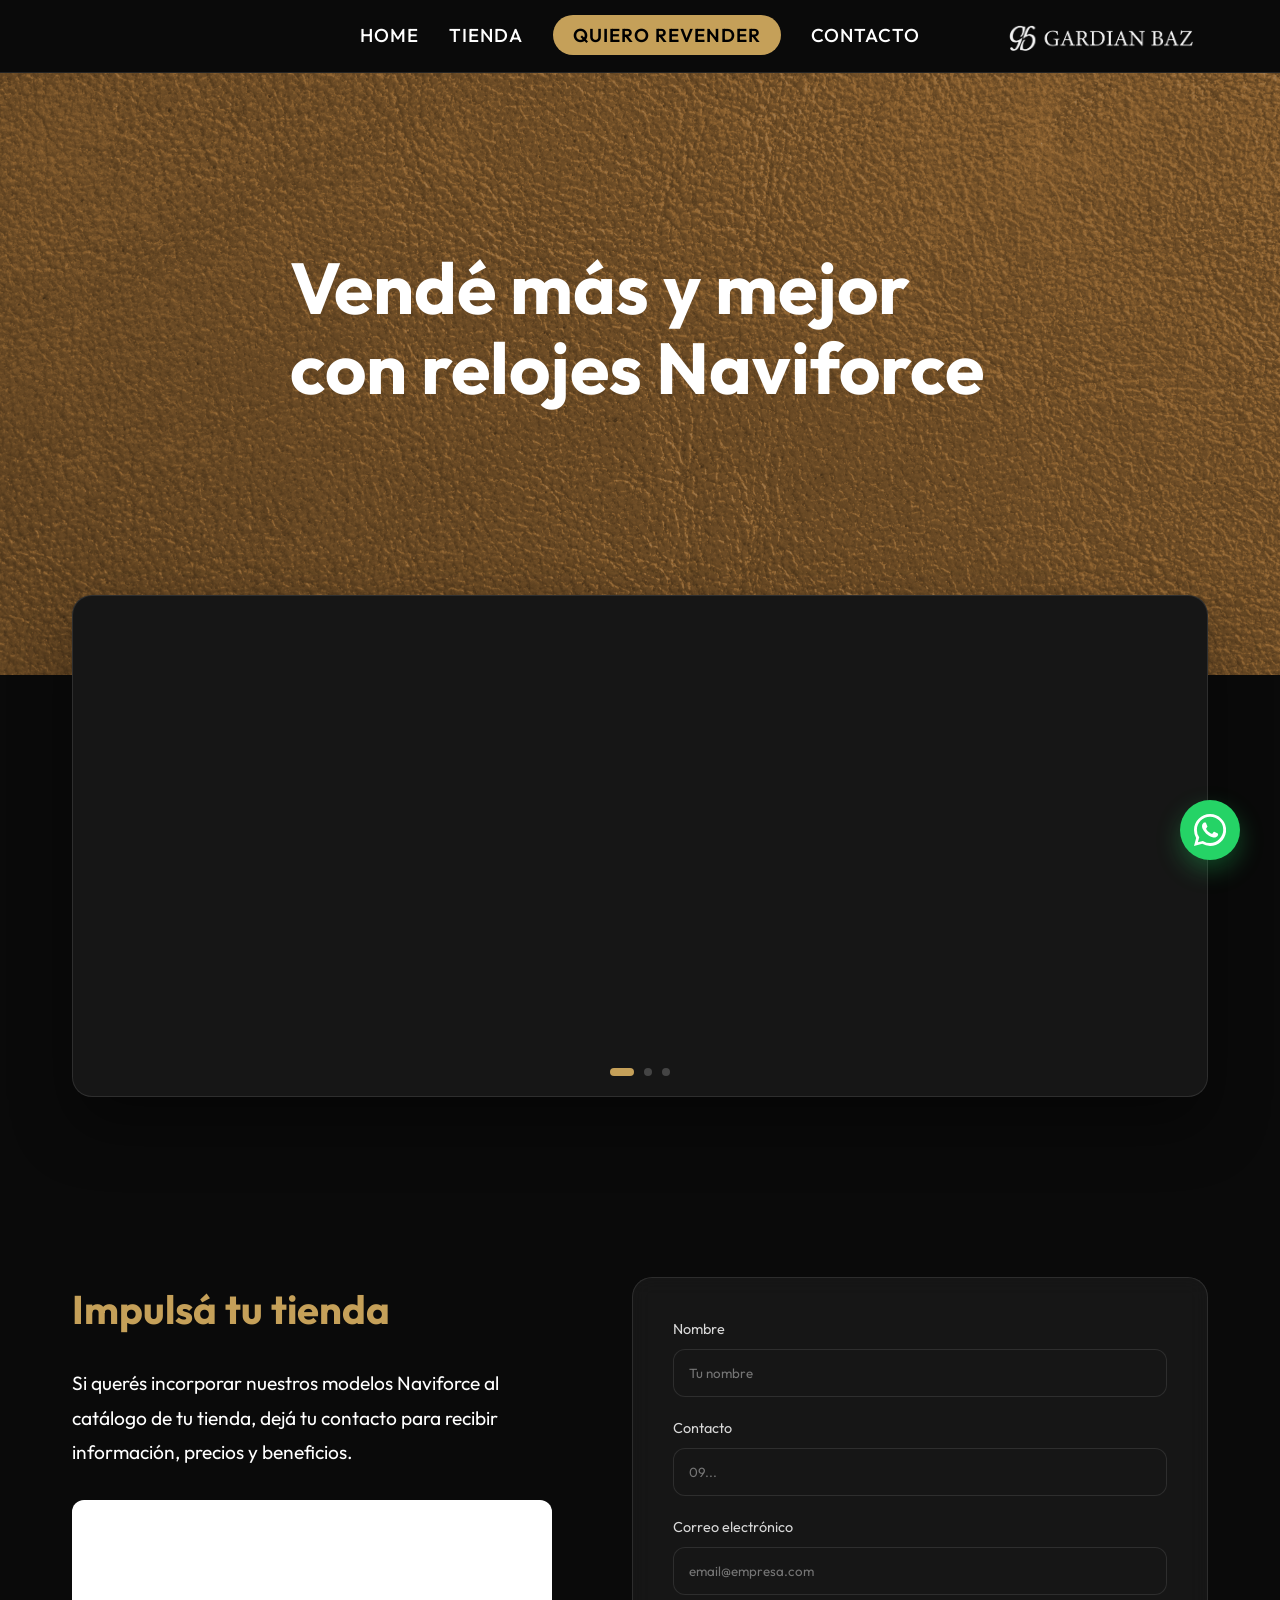
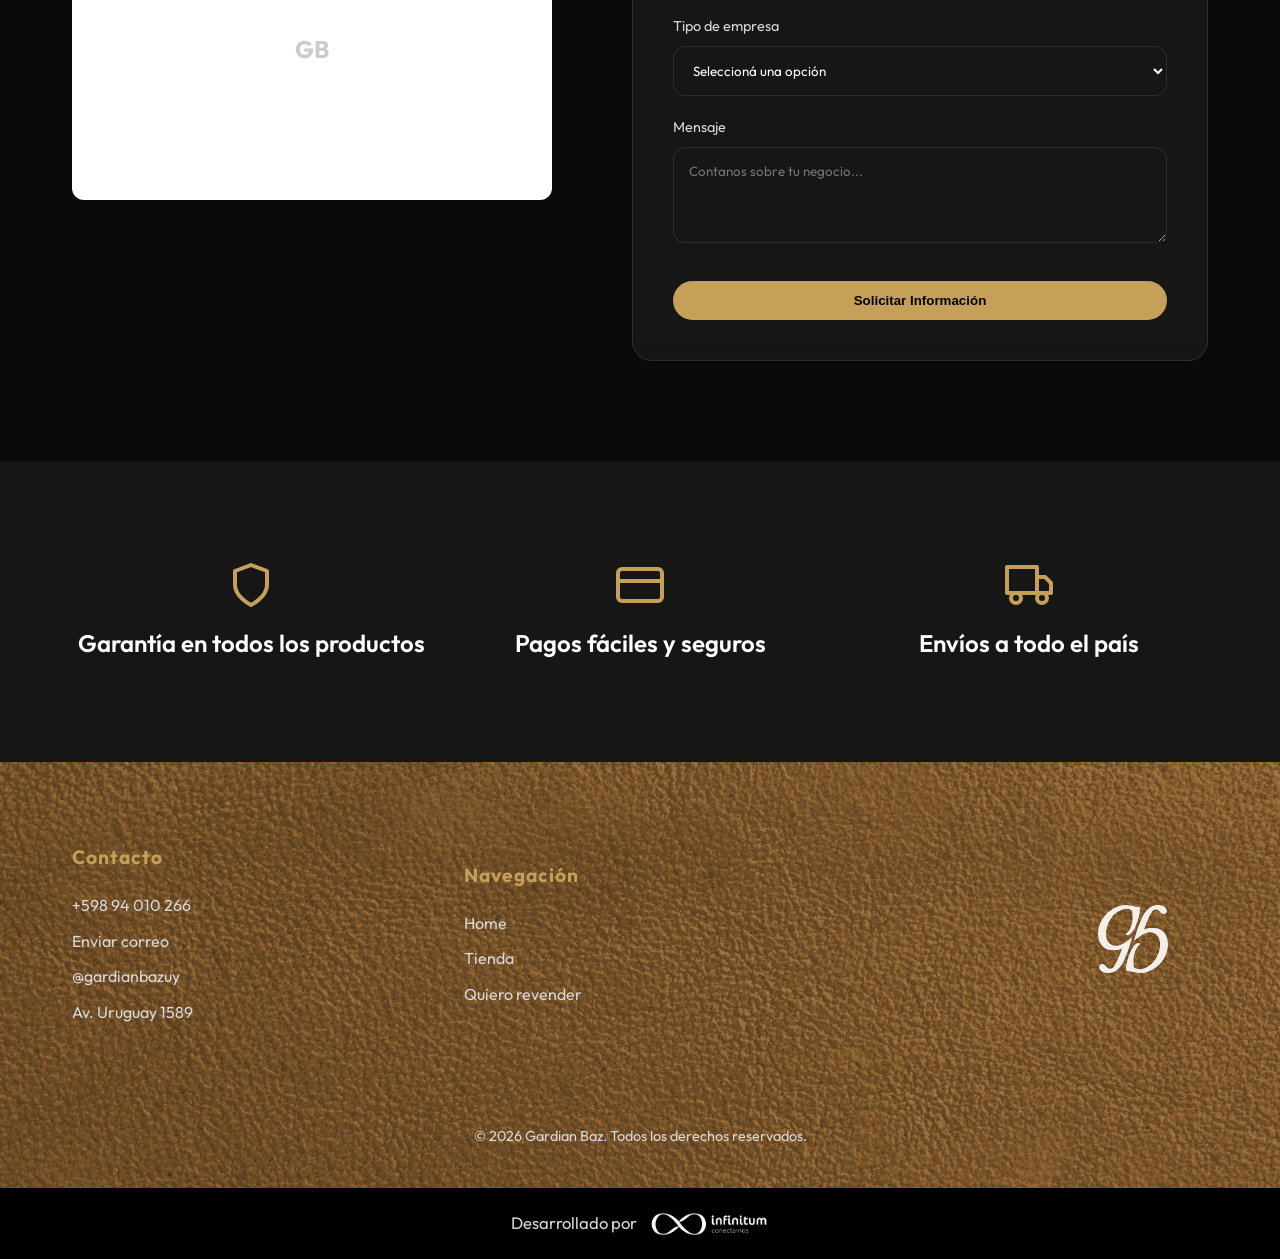
==== empresas.html @ c1fce833 "formulario Revanta" ====
<!DOCTYPE html>
<html lang="es">
<head>
    <meta charset="UTF-8">
    <meta name="viewport" content="width=device-width, initial-scale=1.0">
    <title>Quiero revender | Gardian Baz</title>
    <meta name="description" content="Información para empresas y locales que deseen incorporar relojes de Gardian Baz a su catálogo.">
    <link rel="icon" type="image/png" href="assets/Logo Gardian/logo Favicon.png">
    <link rel="stylesheet" href="style.css">
</head>
<body>
    <nav id="navbar">
        <div class="container nav-content">
            <div class="nav-spacer"></div>
            <ul class="nav-links">
                <li><a href="index.html">Home</a></li>
                <li><a href="tienda.html">Tienda</a></li>
                <li><a href="empresas.html" class="active">Quiero revender</a></li>
                <li><a href="index.html#contacto">Contacto</a></li>
            </ul>
            <a href="index.html" class="logo"><img src="assets/Logo Gardian/Logo nav bar.png" alt="Gardian Baz" style="height: 40px; vertical-align: middle;"></a>
            <div class="menu-toggle">
                <span></span>
                <span></span>
                <span></span>
            </div>
        </div>
    </nav>

    <header class="hero">
        <div class="container">
            <div class="hero-content">
                <div class="hero-text">
                    <h1 class="reveal">Vendé más y mejor con relojes Naviforce</h1>
                </div>
            </div>
        </div>
    </header>

    <section id="news-slider" class="reveal">
        <div class="container">
            <div class="slider-wrapper">
                <div class="slider-container">
                    <div class="slider-track" id="news-track">
                        <!-- Slide 1 -->
                        <div class="news-slide empresas-slide-1">
                        </div>
                        <!-- Slide 2 -->
                        <div class="news-slide empresas-slide-2">
                        </div>
                        <!-- Slide 3 -->
                        <div class="news-slide empresas-slide-3">
                        </div>
                    </div>
                </div>
                <div class="slider-dots" id="news-dots">
                    <span class="dot active"></span>
                    <span class="dot"></span>
                    <span class="dot"></span>
                </div>
            </div>
        </div>
    </section>

    <section class="section-padding">
        <div class="container">
            <div class="empresas-grid">
                <div class="reveal">
                    <h2 style="font-size: 2.5rem; margin-bottom: 25px; color: var(--accent-color);">Impulsá tu tienda</h2>
                    <p style="font-size: 1.2rem; margin-bottom: 30px; line-height: 1.8;">
                        Si querés incorporar nuestros modelos Naviforce al catálogo de tu tienda, dejá tu contacto para recibir información, precios y beneficios.
                    </p>
                    <div class="image-placeholder" style="height: 300px;"></div>
                </div>

                <div class="glass-card reveal" style="padding: 40px;">
                    <form id="business-form">
                        <div class="form-group">
                            <label for="b-name">Nombre</label>
                            <input type="text" id="b-name" placeholder="Tu nombre" required>
                        </div>
                        <div class="form-group">
                            <label for="b-contact">Contacto</label>
                            <input type="text" id="b-contact" placeholder="09..." required>
                        </div>
                        <div class="form-group">
                            <label for="b-email">Correo electrónico</label>
                            <input type="email" id="b-email" placeholder="email@empresa.com" required>
                        </div>
                        <div class="form-group">
                            <label for="b-type">Tipo de empresa</label>
                            <select id="b-type" required>
                                <option value="" disabled selected>Seleccioná una opción</option>
                                <option value="relogeria">Relogería</option>
                                <option value="joyeria">Joyería</option>
                                <option value="bazar">Bazar</option>
                                <option value="tienda de ropa">Tienda de ropa</option>
                                <option value="otro">Otro</option>
                            </select>
                        </div>
                        <div class="form-group">
                            <label for="b-message">Mensaje</label>
                            <textarea id="b-message" rows="4" placeholder="Contanos sobre tu negocio..."></textarea>
                        </div>
                        <button type="submit" class="btn btn-primary" style="width: 100%; margin-top: 10px;">Solicitar Información</button>
                    </form>
                </div>
            </div>
        </div>
    </section>

    <section class="section-padding" style="background: var(--surface-color);">
        <div class="container">
            <div class="features-banner" style="margin: 0 auto; padding: 0;">
                <div class="feature-item">
                    <svg viewBox="0 0 24 24" width="48" height="48" stroke="currentColor" stroke-width="2" fill="none" stroke-linecap="round" stroke-linejoin="round"><path d="M12 22s8-4 8-10V5l-8-3-8 3v7c0 6 8 10 8 10z"></path></svg>
                    <h3>Garantía en todos los productos</h3>
                </div>
                <div class="feature-item">
                    <svg viewBox="0 0 24 24" width="48" height="48" stroke="currentColor" stroke-width="2" fill="none" stroke-linecap="round" stroke-linejoin="round"><rect x="1" y="4" width="22" height="16" rx="2" ry="2"></rect><line x1="1" y1="10" x2="23" y2="10"></line></svg>
                    <h3>Pagos fáciles y seguros</h3>
                </div>
                <div class="feature-item">
                    <svg viewBox="0 0 24 24" width="48" height="48" stroke="currentColor" stroke-width="2" fill="none" stroke-linecap="round" stroke-linejoin="round"><rect x="1" y="3" width="15" height="13"></rect><polygon points="16 8 20 8 23 11 23 16 16 16 16 8"></polygon><circle cx="5.5" cy="18.5" r="2.5"></circle><circle cx="18.5" cy="18.5" r="2.5"></circle></svg>
                    <h3>Envíos a todo el país</h3>
                </div>
            </div>
        </div>
    </section>

    <footer>
        <div class="container">
            <div class="footer-content">
                <div class="footer-info">
                    <h4>Contacto</h4>
                    <a href="https://wa.me/message/KRH65KV4KNABA1" target="_blank">+598 94 010 266</a>
                    <a href="mailto:gardianbaz@gmail.com">Enviar correo</a>
                    <a href="https://www.instagram.com/gardianbazuy/" target="_blank">@gardianbazuy</a>
                    <p>Av. Uruguay 1589</p>
                </div>
                <div class="footer-info">
                    <h4>Navegación</h4>
                    <a href="index.html">Home</a>
                    <a href="tienda.html">Tienda</a>
                    <a href="empresas.html">Quiero revender</a>
                </div>
                <div class="footer-info">
                    <img src="assets/Logo Gardian/logo footer.png" alt="Gardian Baz" class="footer-logo">
                </div>
            </div>
            <div class="footer-bottom">
                <p>&copy; 2026 Gardian Baz. Todos los derechos reservados.</p>
            </div>
        </div>
    </footer>

    <div class="developer-credit">
        <span>Desarrollado por</span>
        <a href="https://www.infinitum.uy" target="_blank">
            <img src="assets/Marca%20Infinitum-12.png" alt="Infinitum Logo">
        </a>
    </div>

    <a href="https://wa.me/message/KRH65KV4KNABA1" class="whatsapp-float" target="_blank">
        <svg viewBox="0 0 24 24"><path d="M17.472 14.382c-.297-.149-1.758-.867-2.03-.967-.273-.099-.471-.148-.67.15-.197.297-.767.966-.94 1.164-.173.199-.347.223-.644.075-.297-.15-1.255-.463-2.39-1.475-.883-.788-1.48-1.761-1.653-2.059-.173-.297-.018-.458.13-.606.134-.133.298-.347.446-.52.149-.174.198-.298.298-.497.099-.198.05-.371-.025-.52-.075-.149-.669-1.612-.916-2.207-.242-.579-.487-.5-.669-.51-.173-.008-.371-.01-.57-.01-.198 0-.52.074-.792.372-.272.297-1.04 1.016-1.04 2.479 0 1.462 1.065 2.875 1.213 3.074.149.198 2.096 3.2 5.077 4.487.709.306 1.262.489 1.694.625.712.227 1.36.195 1.871.118.571-.085 1.758-.719 2.006-1.413.248-.694.248-1.289.173-1.413-.074-.124-.272-.198-.57-.347m-5.421 7.403h-.004a9.87 9.87 0 01-5.031-1.378l-.361-.214-3.741.982.998-3.648-.235-.374a9.86 9.86 0 01-1.51-5.26c.001-5.45 4.436-9.884 9.888-9.884 2.64 0 5.122 1.03 6.988 2.898a9.825 9.825 0 012.893 6.994c-.003 5.45-4.437 9.884-9.885 9.884m8.413-18.297A11.815 11.815 0 0012.05 0C5.414 0 .004 5.412.001 12.049a11.815 11.815 0 001.602 5.97L0 24l6.162-1.617a11.803 11.803 0 005.883 1.565h.004c6.637 0 12.046-5.412 12.049-12.05A11.825 11.825 0 0020.464 3.488z"/></svg>
    </a>

    <script src="main.js"></script>
</body>
</html>
---- style.css ----
@import url('https://fonts.googleapis.com/css2?family=Outfit:wght@300;400;600;700&display=swap');

:root {
    --bg-color: #0a0a0a;
    --surface-color: #161616;
    --accent-color: #c5a059;
    --accent-hover: #e0bc75;
    --text-primary: #ffffff;
    --text-secondary: #d8d8d8;
    --glass-bg: rgba(255, 255, 255, 0.05);
    --glass-border: rgba(255, 255, 255, 0.1);
    --transition: all 0.4s cubic-bezier(0.16, 1, 0.3, 1);
}

* {
    margin: 0;
    padding: 0;
    box-sizing: border-box;
}

body {
    font-family: 'Outfit', sans-serif;
    background-color: var(--bg-color);
    color: var(--text-primary);
    line-height: 1.6;
    overflow-x: hidden;
}

/* Utilities */
.container {
    max-width: 1200px;
    margin: 0 auto;
    padding: 0 2rem;
}

.section-padding {
    padding: 100px 0;
}

.glass-card {
    background: var(--glass-bg);
    backdrop-filter: blur(10px);
    border: 1px solid var(--glass-border);
    border-radius: 20px;
}

.image-placeholder {
    background: #ffffff;
    border: 1px solid var(--glass-border);
    border-radius: 12px;
    display: flex;
    align-items: center;
    justify-content: center;
    color: #888;
    position: relative;
    overflow: hidden;
    transition: var(--transition);
}

.image-placeholder::after {
    content: 'GB';
    font-weight: 700;
    font-size: 1.5rem;
    opacity: 0.2;
    color: #000;
}

.btn {
    display: inline-block;
    padding: 12px 32px;
    border-radius: 50px;
    text-decoration: none;
    font-weight: 600;
    cursor: pointer;
    transition: var(--transition);
    border: none;
}

.btn-primary {
    background-color: var(--accent-color);
    color: #000;
}

.btn-primary:hover {
    background-color: var(--accent-hover);
    transform: translateY(-2px);
    box-shadow: 0 10px 20px rgba(197, 160, 89, 0.2);
}

.btn-outline {
    border: 1px solid var(--accent-color);
    color: var(--accent-color);
    background: transparent;
}

.btn-outline:hover {
    background: var(--accent-color);
    color: #000;
}

/* Navigation */
nav {
    position: fixed;
    top: 0;
    left: 0;
    width: 100%;
    z-index: 1000;
    padding: 15px 0;
    transition: var(--transition);
    background: var(--bg-color);
    border-bottom: 1px solid var(--glass-border);
}

nav.scrolled {
    background: var(--bg-color);
    padding: 11px 0;
    border-bottom: 1px solid var(--glass-border);
}

.nav-content {
    display: grid;
    grid-template-columns: 1fr auto 1fr;
    align-items: center;
}

.nav-spacer {
    display: block;
}

.logo {
    font-size: 1.5rem;
    font-weight: 700;
    color: var(--accent-color);
    text-decoration: none;
    letter-spacing: 2px;
    grid-column: 3;
    justify-self: end;
}

.nav-links {
    display: flex;
    gap: 30px;
    list-style: none;
    grid-column: 2;
    align-items: center;
}

.nav-links a {
    color: var(--text-primary);
    text-decoration: none;
    font-weight: 500;
    transition: var(--transition);
    font-size: 1.17rem;
    text-transform: uppercase;
    letter-spacing: 1px;
}

.nav-links a:hover {
    color: var(--accent-color);
}

.nav-links a.active {
    background-color: var(--accent-color);
    color: #000;
    padding: 8px 20px;
    border-radius: 50px;
    font-weight: 600;
}

.nav-links a.active:hover {
    background-color: var(--accent-hover);
    color: #000;
}

.menu-toggle {
    display: none;
    flex-direction: column;
    gap: 6px;
    cursor: pointer;
    z-index: 1001;
    padding: 10px;
    grid-column: 3;
    justify-self: end;
}

.menu-toggle span {
    display: block;
    width: 28px;
    height: 2px;
    background-color: var(--text-primary);
    transition: var(--transition);
    border-radius: 2px;
}

/* Hamburger Animation */
.menu-toggle.active span:nth-child(1) {
    transform: translateY(8px) rotate(45deg);
}

.menu-toggle.active span:nth-child(2) {
    opacity: 0;
}

.menu-toggle.active span:nth-child(3) {
    transform: translateY(-8px) rotate(-45deg);
}

/* Hero Section */
.hero {
    height: 75vh;
    display: flex;
    align-items: center;
    position: relative;
    overflow: hidden;
    background-image: linear-gradient(rgba(0, 0, 0, 0.2), rgba(0, 0, 0, 0.2)), url('assets/Textura%20GB.png');
    background-size: cover;
    background-position: center;
}

.hero .container {
    max-width: 1400px;
}

.hero-content {
    width: 100%;
    z-index: 2;
    display: flex;
    justify-content: space-between;
    align-items: center;
    gap: 100px;
    /* Increased gap */
}

.hero-text {
    flex: 1;
    max-width: 700px;
}

.hero-btns {
    display: flex;
    flex-direction: column;
    gap: 20px;
    min-width: 220px;
}

.hero h1 {
    font-size: clamp(2.5rem, 6vw, 4.5rem);
    line-height: 1.1;
    margin-bottom: 20px;
    font-weight: 700;
}

.hero p {
    color: var(--text-secondary);
    font-size: 1.2rem;
    margin-bottom: 40px;
}

/* News Slider */
#news-slider {
    margin-top: -80px;
    /* More overlap for a bigger slider */
    margin-bottom: 80px;
    position: relative;
    z-index: 5;
}

.slider-wrapper {
    background: var(--surface-color);
    border: 1px solid var(--glass-border);
    border-radius: 20px;
    overflow: hidden;
    position: relative;
    box-shadow: 0 30px 60px rgba(0, 0, 0, 0.4);
}

.slider-container {
    overflow: hidden;
    width: 100%;
}

.slider-track {
    display: flex;
    transition: transform 0.5s cubic-bezier(0.65, 0, 0.35, 1);
}

.news-slide {
    min-width: 100%;
    height: 500px;
    /* 2x bigger (previously 250px) */
    display: flex;
    align-items: center;
    justify-content: center;
    padding: 0 40px;
    background-size: cover;
    background-position: center;
    position: relative;
    overflow: hidden;
}

.news-slide::before {
    content: '';
    position: absolute;
    top: 0;
    left: 0;
    width: 100%;
    height: 100%;
    background: transparent;
    z-index: 1;
}

.news-content {
    text-align: center;
    position: relative;
    z-index: 2;
}

.news-content h3 {
    font-size: 1.5rem;
    color: var(--accent-color);
    margin-bottom: 10px;
}

.news-content p {
    color: var(--text-secondary);
    font-size: 1rem;
}

.slider-dots {
    position: absolute;
    bottom: 20px;
    left: 50%;
    transform: translateX(-50%);
    display: flex;
    gap: 10px;
}

.dot {
    width: 8px;
    height: 8px;
    border-radius: 50%;
    background: rgba(255, 255, 255, 0.2);
    cursor: pointer;
    transition: var(--transition);
}

.dot.active {
    background: var(--accent-color);
    width: 24px;
    border-radius: 4px;
}

.empresas-grid {
    display: grid;
    grid-template-columns: 1fr 1.2fr;
    gap: 80px;
    align-items: start;
}

/* Forms */
.form-group {
    margin-bottom: 20px;
}

.form-group label {
    display: block;
    margin-bottom: 8px;
    color: var(--text-secondary);
    font-size: 0.9rem;
}

input,
textarea,
select {
    width: 100%;
    padding: 15px;
    background: var(--surface-color);
    border: 1px solid var(--glass-border);
    border-radius: 12px;
    color: var(--text-primary);
    font-family: inherit;
    transition: var(--transition);
}

input:focus,
textarea:focus,
select:focus {
    outline: none;
    border-color: var(--accent-color);
    box-shadow: 0 0 0 4px rgba(197, 160, 89, 0.1);
}

/* Shop Grid */
.shop-grid {
    display: grid;
    grid-template-columns: repeat(auto-fit, minmax(180px, 220px));
    justify-content: center;
    gap: 25px;
    margin-top: 50px;
}

.product-card {
    background: #ffffff;
    border-radius: 8px;
    border: 1px solid #eee;
    padding: 15px;
    transition: var(--transition);
    display: flex;
    flex-direction: column;
}

.product-card:hover {
    transform: translateY(-5px);
    border-color: var(--accent-color);
}

.product-image {
    width: 100%;
    aspect-ratio: 1/1;
    margin-bottom: 12px;
    display: flex;
    align-items: center;
    justify-content: center;
    overflow: hidden;
}

.product-image img {
    width: 100%;
    height: 100%;
    object-fit: contain;
    transition: var(--transition);
}

.product-card:hover .product-image img {
    transform: scale(1.05);
}

.product-info {
    padding: 5px 0;
}

.product-info h3 {
    font-size: 0.9rem;
    font-weight: 500;
    margin-bottom: 0;
    color: #444;
    text-align: center;
}

.product-price {
    font-size: 0.95rem;
    font-weight: 600;
    color: var(--accent-color);
    text-align: center;
    margin-top: 5px;
    display: block;
}

.product-category {
    display: none;
    /* Hide category in card as per user image */
}

/* Filters */
.filters {
    display: flex;
    gap: 15px;
    flex-wrap: wrap;
    margin-bottom: 30px;
}

.filter-btn {
    padding: 8px 20px;
    border-radius: 30px;
    border: 1px solid var(--glass-border);
    background: transparent;
    color: var(--text-secondary);
    cursor: pointer;
    transition: var(--transition);
}

.filter-btn.active {
    background: var(--accent-color);
    color: #000;
    border-color: var(--accent-color);
}

/* Footer */
footer {
    position: relative;
    overflow: hidden;
    padding: 80px 0 40px;
    background: linear-gradient(rgba(0, 0, 0, 0.2), rgba(0, 0, 0, 0.2)), url('assets/Textura%20GB.png');
    background-size: cover;
}

.footer-logo {
    height: 150px;
    /* 2.5x of previous 60px */
    width: auto;
    display: block;
    margin-left: auto;
    /* Push to the right in its container */
    filter: brightness(0) invert(1);
    opacity: 0.9;
}

footer .container {
    position: relative;
    z-index: 1;
}

.footer-content {
    display: grid;
    grid-template-columns: repeat(auto-fit, minmax(250px, 1fr));
    gap: 40px;
    margin-bottom: 50px;
    align-items: center;
}

.footer-info h4 {
    color: var(--accent-color);
    margin-bottom: 20px;
    font-size: 1.2rem;
    letter-spacing: 1px;
}

.footer-info p,
.footer-info a {
    color: var(--text-secondary);
    text-decoration: none;
    display: block;
    margin-bottom: 10px;
    transition: var(--transition);
}

.footer-info a:hover {
    color: var(--accent-color);
}

.footer-bottom {
    text-align: center;
    padding-top: 40px;
    color: var(--text-secondary);
    font-size: 0.9rem;
}

/* Animations */
.reveal {
    opacity: 0;
    transform: translateY(3px);
    transition: all 0.5s ease-out;
}

.reveal.active {
    opacity: 1;
    transform: translateY(0);
}

@media (max-width: 768px) {
    .nav-content {
        display: flex;
        justify-content: space-between;
    }

    .nav-spacer {
        display: none;
    }

    .logo {
        margin-left: 0;
        grid-column: auto;
        justify-self: start;
    }

    .menu-toggle {
        display: flex;
    }

    .nav-links {
        position: fixed;
        top: 75px;
        right: 20px;
        width: auto;
        min-width: 220px;
        height: auto;
        background: rgba(10, 10, 10, 0.96);
        backdrop-filter: blur(20px);
        flex-direction: column;
        justify-content: flex-start;
        align-items: flex-start;
        gap: 20px;
        padding: 24px;
        border-radius: 16px;
        border: 1px solid var(--glass-border);
        box-shadow: 0 20px 40px rgba(0, 0, 0, 0.6);
        opacity: 0;
        transform: translateY(-15px) scale(0.95);
        transform-origin: top right;
        transition: opacity 0.3s cubic-bezier(0.16, 1, 0.3, 1), transform 0.3s cubic-bezier(0.16, 1, 0.3, 1);
        z-index: 1000;
        pointer-events: none;
    }

    .nav-links.active {
        opacity: 1;
        transform: translateY(0) scale(1);
        pointer-events: auto;
    }

    .nav-links a {
        font-size: 1.1rem;
    }

    .hero-content {
        flex-direction: column;
        text-align: center;
        gap: 40px;
        justify-content: center;
    }

    .hero-text {
        max-width: 100%;
    }

    .hero-btns {
        flex-direction: row;
        justify-content: center;
        width: 100%;
    }

    .hero h1 {
        font-size: 3rem;
    }

    .empresas-grid {
        grid-template-columns: 1fr;
        gap: 40px;
    }

    .footer-logo {
        margin-left: 0;
        margin-right: auto;
    }
}

@media (max-width: 576px) {
    .shop-grid {
        grid-template-columns: repeat(2, minmax(0, 1fr));
        gap: 15px;
    }
    .product-card {
        padding: 12px;
    }
    .product-info h3 {
        font-size: 0.85rem;
    }
}

/* WhatsApp Floating Button */
.whatsapp-float {
    position: fixed;
    bottom: 40px;
    right: 40px;
    width: 60px;
    height: 60px;
    background-color: #25d366;
    color: #FFF;
    border-radius: 50px;
    text-align: center;
    box-shadow: 0 10px 25px rgba(37, 211, 102, 0.3);
    z-index: 1000;
    display: flex;
    align-items: center;
    justify-content: center;
    text-decoration: none;
    transition: var(--transition);
}

.whatsapp-float:hover {
    transform: scale(1.1) translateY(-5px);
    background-color: #20bd5a;
    box-shadow: 0 15px 30px rgba(37, 211, 102, 0.4);
}

.whatsapp-float svg {
    width: 32px;
    height: 32px;
    fill: currentColor;
}

.developer-credit {
    display: flex;
    align-items: center;
    justify-content: center;
    gap: 12px;
    padding: 22px 0;
    background: #000;
    margin-top: 0;
}

.developer-credit span {
    font-size: 1.04rem;
    color: var(--text-secondary);
}

.developer-credit a {
    position: relative;
    display: flex;
    align-items: center;
    text-decoration: none;
}

.developer-credit a::before {
    content: '';
    position: absolute;
    top: 50%;
    left: 50%;
    transform: translate(-50%, -50%) scale(0.5);
    width: 200px;
    height: 100px;
    background: radial-gradient(circle, rgba(0, 225, 255, 0.4) 0%, rgba(0, 150, 255, 0.1) 40%, transparent 75%);
    border-radius: 50%;
    opacity: 0;
    z-index: 0;
    transition: all 0.7s cubic-bezier(0.16, 1, 0.3, 1);
    pointer-events: none;
    filter: blur(20px);
}

.developer-credit a:hover::before {
    opacity: 1;
    transform: translate(-50%, -50%) scale(1.1);
}

.developer-credit img {
    height: 22px;
    width: auto;
    filter: brightness(0) invert(1);
    position: relative;
    z-index: 1;
    transition: all 0.5s cubic-bezier(0.16, 1, 0.3, 1);
}

.developer-credit a:hover img {
    transform: scale(1.08);
    filter: brightness(0) invert(1) drop-shadow(0 0 10px rgba(0, 225, 255, 0.7));
}

.product-sku {
    font-size: 0.9rem;
    color: var(--accent-color);
    margin-bottom: 25px;
    letter-spacing: 1px;
    font-weight: 500;
    display: block;
}

/* Banners Home & Modelos */
.banner-slide-1 {
    background-image: url('assets/Banners%20web/Banner1Desktop.png') !important;
}

.banner-slide-2 {
    background-image: url('assets/Banners%20web/Banner2Desktop.png') !important;
}

@media (max-width: 768px) {
    .banner-slide-1 {
        background-image: url('assets/Banners%20web/Banner1mobile.png') !important;
    }
    
    .banner-slide-2 {
        background-image: url('assets/Banners%20web/Banner2mobile.png') !important;
    }
}

/* Banners Quiero revender */
.empresas-slide-1 {
    background-image: url('assets/Banners%20web/EmpresasBanner1Desktop.png') !important;
}

.empresas-slide-2 {
    background-image: url('assets/Banners%20web/EmpresasBanner2Desktop.png') !important;
}

.empresas-slide-3 {
    background-image: url('assets/Banners%20web/EmpresasBanner3Desktop.png') !important;
}

@media (max-width: 768px) {
    .empresas-slide-1 {
        background-image: url('assets/Banners%20web/EmpresasBanner1mobile.png') !important;
    }
    
    .empresas-slide-2 {
        background-image: url('assets/Banners%20web/EmpresasBanner2mobile.png') !important;
    }

    .empresas-slide-3 {
        background-image: url('assets/Banners%20web/EmpresasBanner3mobile.png') !important;
    }
}

.banner-slide-3 {
    background-color: var(--surface-color);
    display: flex;
    align-items: center;
    justify-content: center;
}

.features-banner {
    display: flex;
    justify-content: space-around;
    align-items: center;
    width: 100%;
    max-width: 1200px;
    flex-wrap: wrap;
    gap: 30px;
    padding: 20px;
    z-index: 2; /* To appear above the ::before overlay */
}

.feature-item {
    display: flex;
    flex-direction: column;
    align-items: center;
    text-align: center;
    gap: 15px;
    flex: 1;
    min-width: 250px;
}

.feature-item svg {
    color: var(--accent-color);
}

.feature-item h3 {
    color: var(--text-primary);
    font-size: 1.5rem;
    font-weight: 600;
}

/* Showroom & Contact Layout Customizations */
.wide-grid {
    display: grid;
    grid-template-columns: 1.2fr 0.8fr;
    gap: 50px;
    align-items: center;
}

.map-container {
    height: 350px;
    border-radius: 12px;
    overflow: hidden;
    box-shadow: 0 10px 30px rgba(0,0,0,0.3);
    position: relative;
    border: 1px solid var(--glass-border);
}

.map-btn {
    position: absolute;
    bottom: 15px;
    right: 15px;
    background: rgba(0,0,0,0.85);
    color: var(--text-primary);
    padding: 8px 16px;
    border-radius: 50px;
    font-size: 0.85rem;
    text-decoration: none;
    display: inline-flex;
    align-items: center;
    gap: 8px;
    border: 1px solid var(--accent-color);
    font-weight: 600;
    transition: var(--transition);
}

.map-btn:hover {
    background: var(--accent-color);
    color: #000;
    transform: translateY(-2px);
}

@media (max-width: 992px) {
    .wide-grid {
        grid-template-columns: 1fr;
        gap: 40px;
    }
    
    .map-container {
        height: 300px;
    }
}
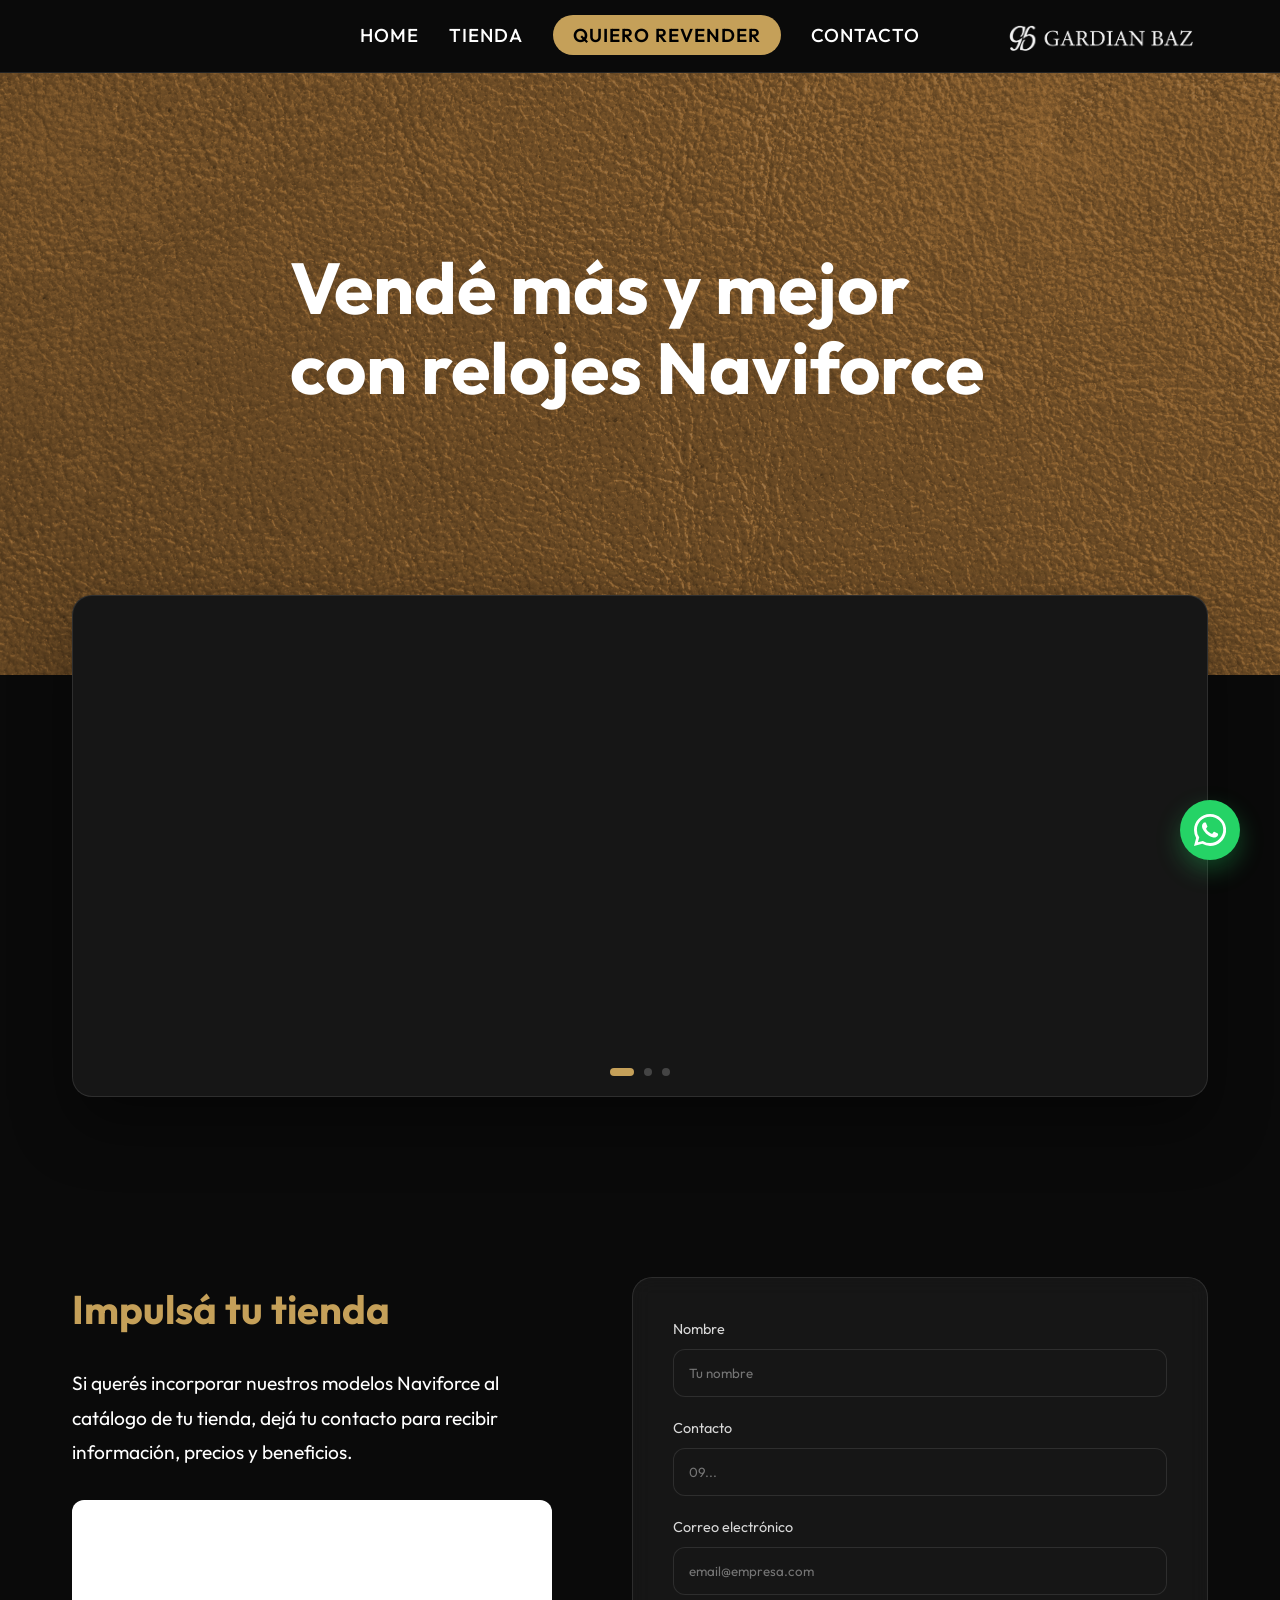
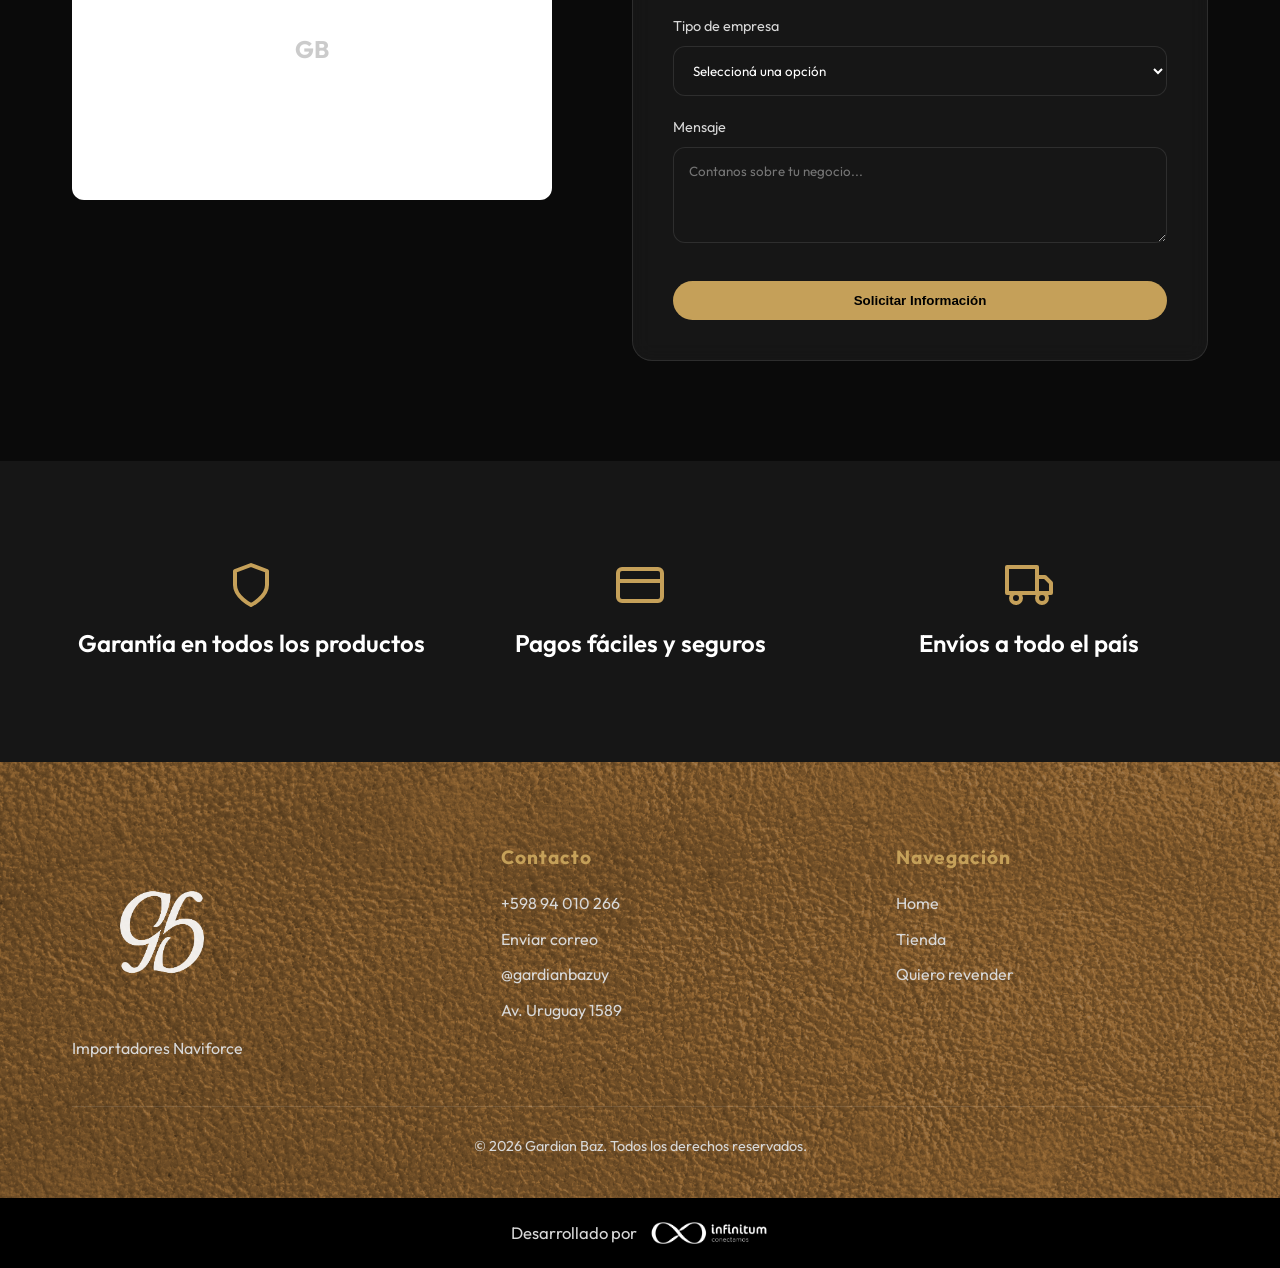
==== commit f00be2d6: "Mejhoras en el footer" ====
--- a/empresas.html
+++ b/empresas.html
@@ -131,6 +131,10 @@
     <footer>
         <div class="container">
             <div class="footer-content">
+                <div class="footer-brand">
+                    <img src="assets/Logo Gardian/logo footer.png" alt="Gardian Baz" class="footer-logo">
+                    <p>Importadores Naviforce</p>
+                </div>
                 <div class="footer-info">
                     <h4>Contacto</h4>
                     <a href="https://wa.me/message/KRH65KV4KNABA1" target="_blank">+598 94 010 266</a>
@@ -143,9 +147,6 @@
                     <a href="index.html">Home</a>
                     <a href="tienda.html">Tienda</a>
                     <a href="empresas.html">Quiero revender</a>
-                </div>
-                <div class="footer-info">
-                    <img src="assets/Logo Gardian/logo footer.png" alt="Gardian Baz" class="footer-logo">
                 </div>
             </div>
             <div class="footer-bottom">
--- a/style.css
+++ b/style.css
@@ -495,12 +495,10 @@
 }
 
 .footer-logo {
-    height: 150px;
-    /* 2.5x of previous 60px */
-    width: auto;
+    width: 100%;
+    max-width: 180px;
+    height: auto;
     display: block;
-    margin-left: auto;
-    /* Push to the right in its container */
     filter: brightness(0) invert(1);
     opacity: 0.9;
 }
@@ -512,15 +510,30 @@
 
 .footer-content {
     display: grid;
-    grid-template-columns: repeat(auto-fit, minmax(250px, 1fr));
-    gap: 40px;
-    margin-bottom: 50px;
-    align-items: center;
+    grid-template-columns: 1.1fr 1fr 0.9fr;
+    gap: 48px;
+    margin-bottom: 44px;
+    align-items: start;
+}
+
+.footer-brand {
+    display: flex;
+    flex-direction: column;
+    justify-content: center;
+    gap: 14px;
+    max-width: 320px;
+}
+
+.footer-brand p {
+    color: var(--text-secondary);
+    font-size: 1rem;
+    line-height: 1.6;
+    max-width: 260px;
 }
 
 .footer-info h4 {
     color: var(--accent-color);
-    margin-bottom: 20px;
+    margin-bottom: 18px;
     font-size: 1.2rem;
     letter-spacing: 1px;
 }
@@ -540,7 +553,8 @@
 
 .footer-bottom {
     text-align: center;
-    padding-top: 40px;
+    padding-top: 28px;
+    border-top: 1px solid var(--glass-border);
     color: var(--text-secondary);
     font-size: 0.9rem;
 }
@@ -639,8 +653,20 @@
     }
 
     .footer-logo {
-        margin-left: 0;
-        margin-right: auto;
+        max-width: 150px;
+    }
+
+    .footer-content {
+        grid-template-columns: 1fr;
+        gap: 32px;
+    }
+
+    .footer-brand {
+        max-width: none;
+    }
+
+    .footer-brand p {
+        max-width: none;
     }
 }
 
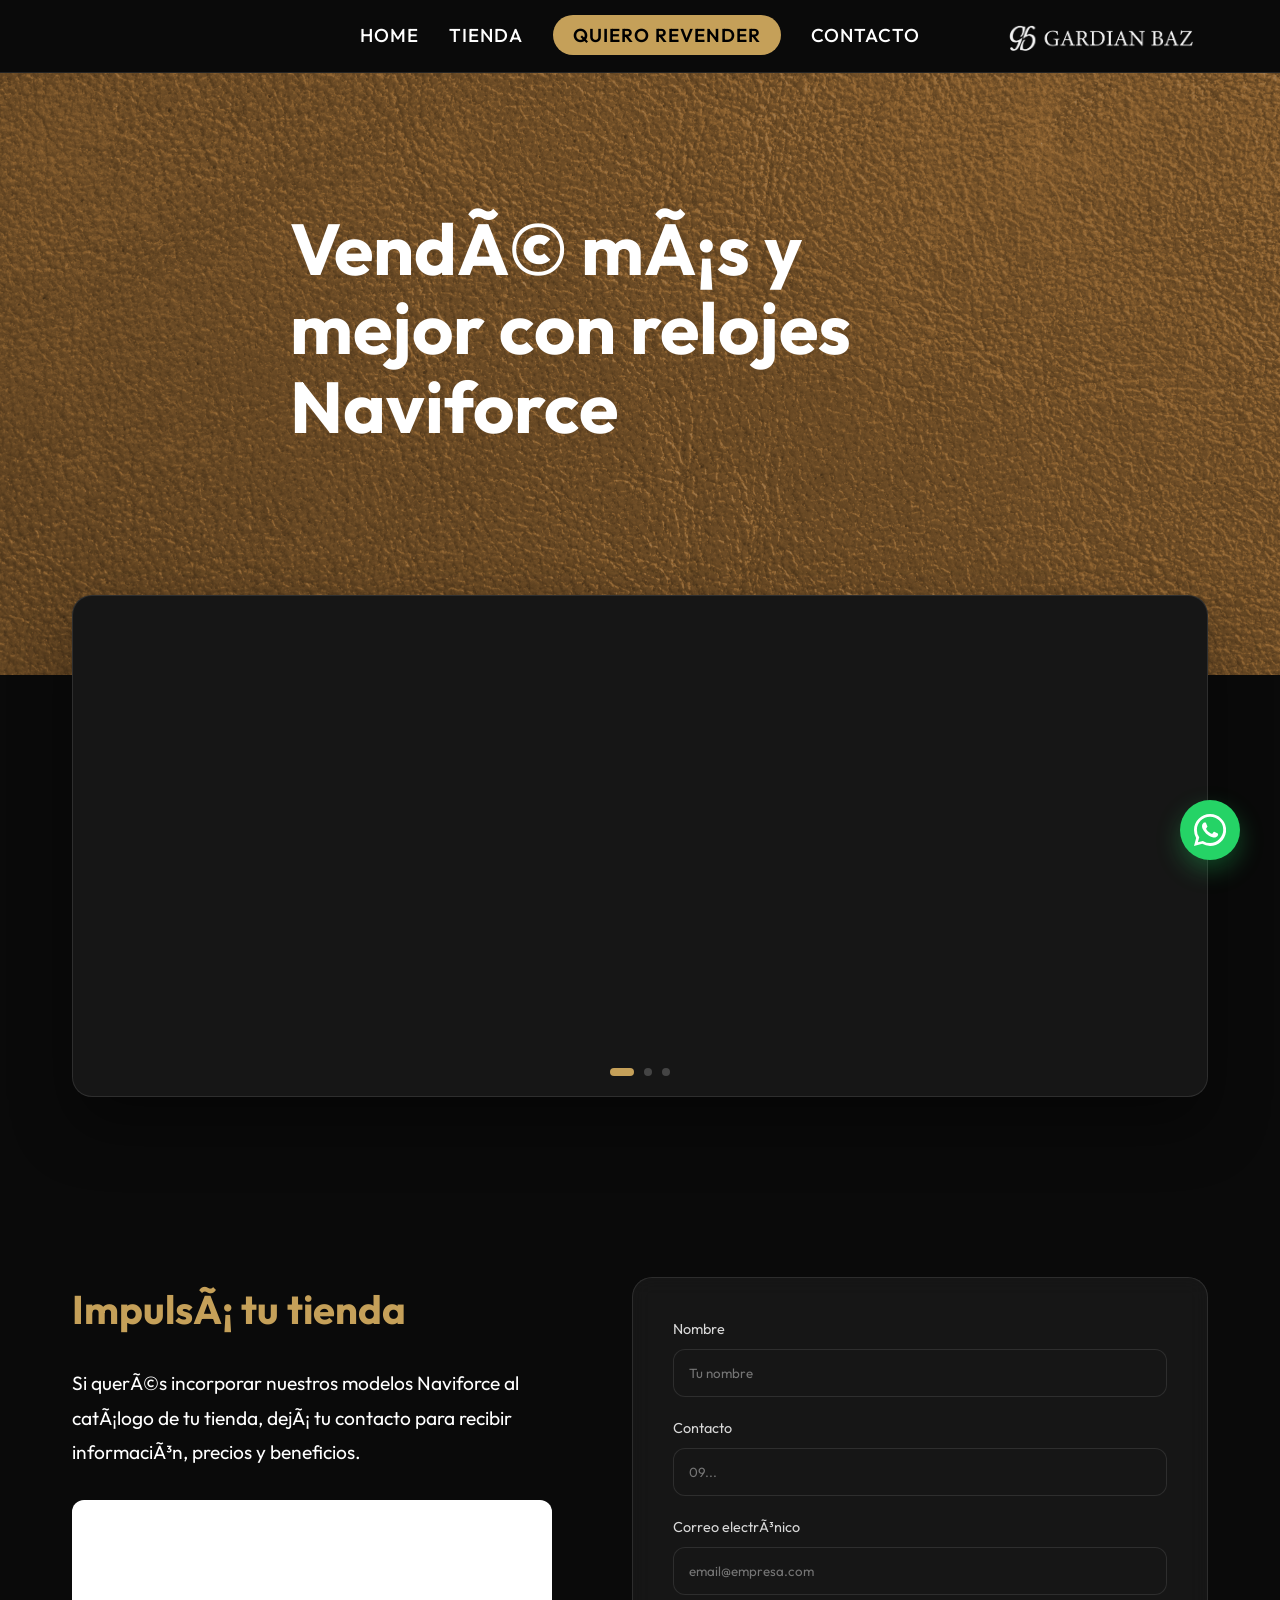
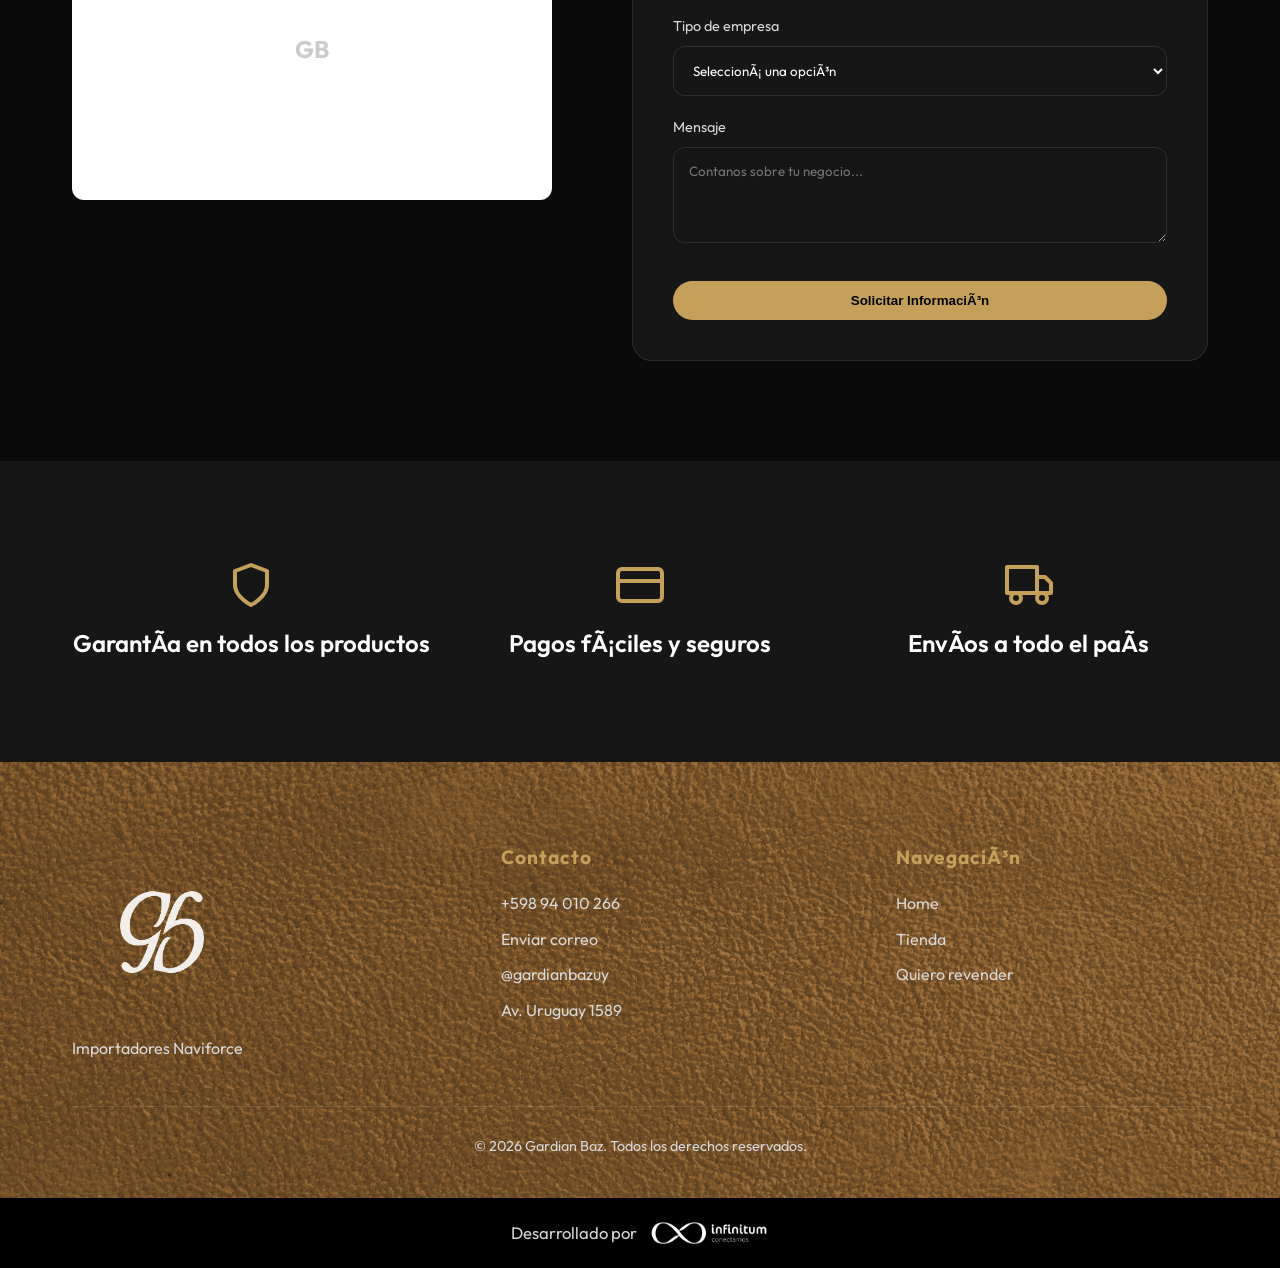
==== commit da4b9480: "Clean URL" ====
--- a/empresas.html
+++ b/empresas.html
@@ -1,10 +1,10 @@
-<!DOCTYPE html>
+﻿<!DOCTYPE html>
 <html lang="es">
 <head>
     <meta charset="UTF-8">
     <meta name="viewport" content="width=device-width, initial-scale=1.0">
     <title>Quiero revender | Gardian Baz</title>
-    <meta name="description" content="Información para empresas y locales que deseen incorporar relojes de Gardian Baz a su catálogo.">
+    <meta name="description" content="InformaciÃ³n para empresas y locales que deseen incorporar relojes de Gardian Baz a su catÃ¡logo.">
     <link rel="icon" type="image/png" href="assets/Logo Gardian/logo Favicon.png">
     <link rel="stylesheet" href="style.css">
 </head>
@@ -13,12 +13,12 @@
         <div class="container nav-content">
             <div class="nav-spacer"></div>
             <ul class="nav-links">
-                <li><a href="index.html">Home</a></li>
-                <li><a href="tienda.html">Tienda</a></li>
-                <li><a href="empresas.html" class="active">Quiero revender</a></li>
-                <li><a href="index.html#contacto">Contacto</a></li>
+                <li><a href="/">Home</a></li>
+                <li><a href="tienda">Tienda</a></li>
+                <li><a href="empresas" class="active">Quiero revender</a></li>
+                <li><a href="/#contacto">Contacto</a></li>
             </ul>
-            <a href="index.html" class="logo"><img src="assets/Logo Gardian/Logo nav bar.png" alt="Gardian Baz" style="height: 40px; vertical-align: middle;"></a>
+            <a href="/" class="logo"><img src="assets/Logo Gardian/Logo nav bar.png" alt="Gardian Baz" style="height: 40px; vertical-align: middle;"></a>
             <div class="menu-toggle">
                 <span></span>
                 <span></span>
@@ -31,7 +31,7 @@
         <div class="container">
             <div class="hero-content">
                 <div class="hero-text">
-                    <h1 class="reveal">Vendé más y mejor con relojes Naviforce</h1>
+                    <h1 class="reveal">VendÃ© mÃ¡s y mejor con relojes Naviforce</h1>
                 </div>
             </div>
         </div>
@@ -66,9 +66,9 @@
         <div class="container">
             <div class="empresas-grid">
                 <div class="reveal">
-                    <h2 style="font-size: 2.5rem; margin-bottom: 25px; color: var(--accent-color);">Impulsá tu tienda</h2>
+                    <h2 style="font-size: 2.5rem; margin-bottom: 25px; color: var(--accent-color);">ImpulsÃ¡ tu tienda</h2>
                     <p style="font-size: 1.2rem; margin-bottom: 30px; line-height: 1.8;">
-                        Si querés incorporar nuestros modelos Naviforce al catálogo de tu tienda, dejá tu contacto para recibir información, precios y beneficios.
+                        Si querÃ©s incorporar nuestros modelos Naviforce al catÃ¡logo de tu tienda, dejÃ¡ tu contacto para recibir informaciÃ³n, precios y beneficios.
                     </p>
                     <div class="image-placeholder" style="height: 300px;"></div>
                 </div>
@@ -84,15 +84,15 @@
                             <input type="text" id="b-contact" placeholder="09..." required>
                         </div>
                         <div class="form-group">
-                            <label for="b-email">Correo electrónico</label>
+                            <label for="b-email">Correo electrÃ³nico</label>
                             <input type="email" id="b-email" placeholder="email@empresa.com" required>
                         </div>
                         <div class="form-group">
                             <label for="b-type">Tipo de empresa</label>
                             <select id="b-type" required>
-                                <option value="" disabled selected>Seleccioná una opción</option>
-                                <option value="relogeria">Relogería</option>
-                                <option value="joyeria">Joyería</option>
+                                <option value="" disabled selected>SeleccionÃ¡ una opciÃ³n</option>
+                                <option value="relogeria">RelogerÃ­a</option>
+                                <option value="joyeria">JoyerÃ­a</option>
                                 <option value="bazar">Bazar</option>
                                 <option value="tienda de ropa">Tienda de ropa</option>
                                 <option value="otro">Otro</option>
@@ -102,7 +102,7 @@
                             <label for="b-message">Mensaje</label>
                             <textarea id="b-message" rows="4" placeholder="Contanos sobre tu negocio..."></textarea>
                         </div>
-                        <button type="submit" class="btn btn-primary" style="width: 100%; margin-top: 10px;">Solicitar Información</button>
+                        <button type="submit" class="btn btn-primary" style="width: 100%; margin-top: 10px;">Solicitar InformaciÃ³n</button>
                     </form>
                 </div>
             </div>
@@ -114,15 +114,15 @@
             <div class="features-banner" style="margin: 0 auto; padding: 0;">
                 <div class="feature-item">
                     <svg viewBox="0 0 24 24" width="48" height="48" stroke="currentColor" stroke-width="2" fill="none" stroke-linecap="round" stroke-linejoin="round"><path d="M12 22s8-4 8-10V5l-8-3-8 3v7c0 6 8 10 8 10z"></path></svg>
-                    <h3>Garantía en todos los productos</h3>
+                    <h3>GarantÃ­a en todos los productos</h3>
                 </div>
                 <div class="feature-item">
                     <svg viewBox="0 0 24 24" width="48" height="48" stroke="currentColor" stroke-width="2" fill="none" stroke-linecap="round" stroke-linejoin="round"><rect x="1" y="4" width="22" height="16" rx="2" ry="2"></rect><line x1="1" y1="10" x2="23" y2="10"></line></svg>
-                    <h3>Pagos fáciles y seguros</h3>
+                    <h3>Pagos fÃ¡ciles y seguros</h3>
                 </div>
                 <div class="feature-item">
                     <svg viewBox="0 0 24 24" width="48" height="48" stroke="currentColor" stroke-width="2" fill="none" stroke-linecap="round" stroke-linejoin="round"><rect x="1" y="3" width="15" height="13"></rect><polygon points="16 8 20 8 23 11 23 16 16 16 16 8"></polygon><circle cx="5.5" cy="18.5" r="2.5"></circle><circle cx="18.5" cy="18.5" r="2.5"></circle></svg>
-                    <h3>Envíos a todo el país</h3>
+                    <h3>EnvÃ­os a todo el paÃ­s</h3>
                 </div>
             </div>
         </div>
@@ -143,10 +143,10 @@
                     <p>Av. Uruguay 1589</p>
                 </div>
                 <div class="footer-info">
-                    <h4>Navegación</h4>
-                    <a href="index.html">Home</a>
-                    <a href="tienda.html">Tienda</a>
-                    <a href="empresas.html">Quiero revender</a>
+                    <h4>NavegaciÃ³n</h4>
+                    <a href="/">Home</a>
+                    <a href="tienda">Tienda</a>
+                    <a href="empresas">Quiero revender</a>
                 </div>
             </div>
             <div class="footer-bottom">
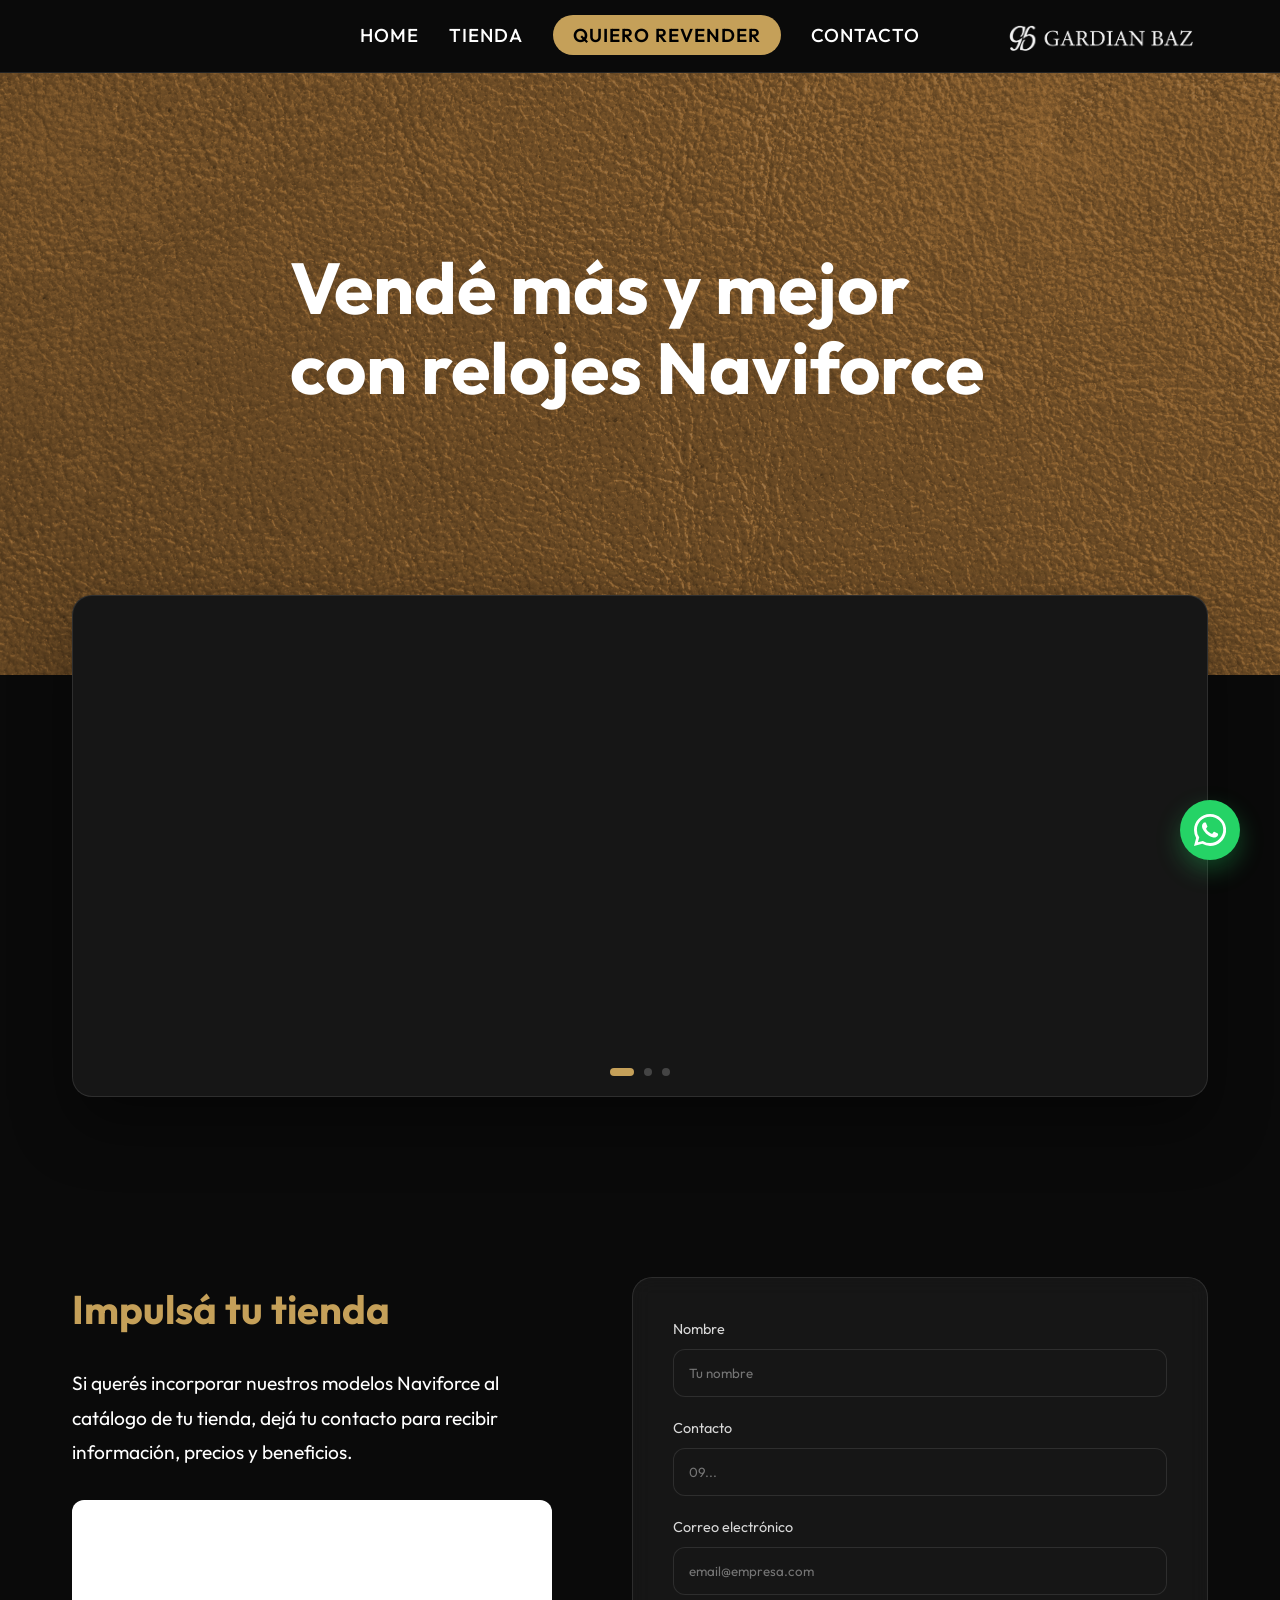
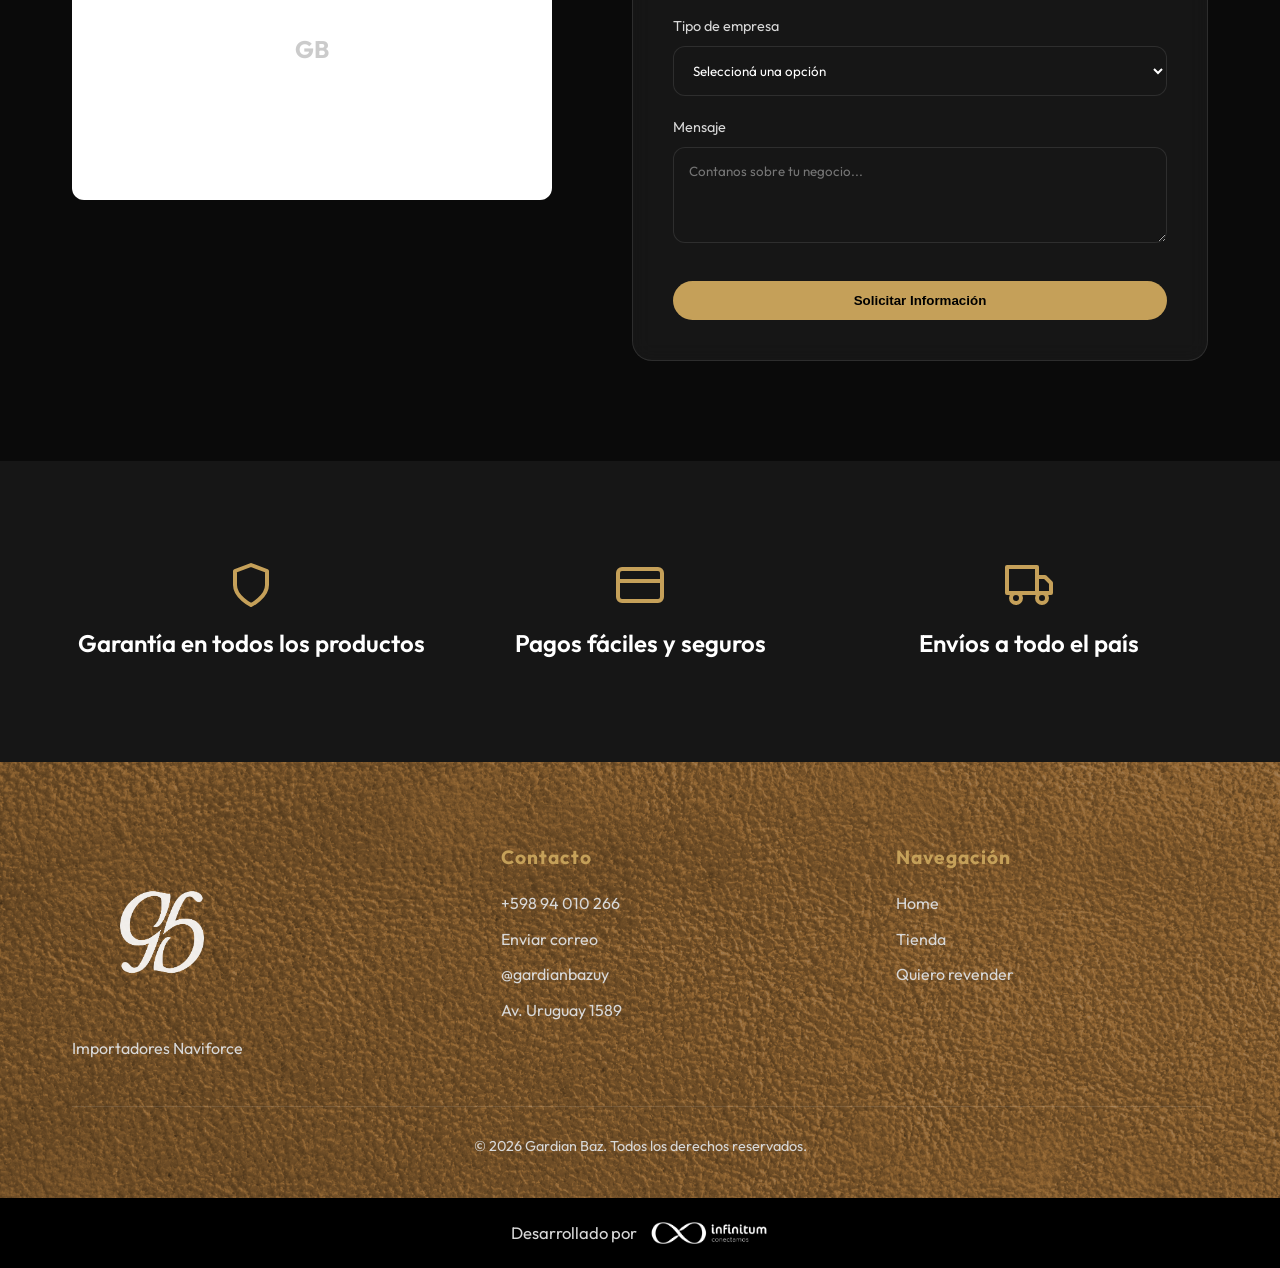
==== commit b7feee1d: "Revert "Clean URL" This reverts commit da4b9480c764bdc3222339a28f2f758f3e4f6ee4." ====
--- a/empresas.html
+++ b/empresas.html
@@ -1,10 +1,10 @@
-﻿<!DOCTYPE html>
+<!DOCTYPE html>
 <html lang="es">
 <head>
     <meta charset="UTF-8">
     <meta name="viewport" content="width=device-width, initial-scale=1.0">
     <title>Quiero revender | Gardian Baz</title>
-    <meta name="description" content="InformaciÃ³n para empresas y locales que deseen incorporar relojes de Gardian Baz a su catÃ¡logo.">
+    <meta name="description" content="Información para empresas y locales que deseen incorporar relojes de Gardian Baz a su catálogo.">
     <link rel="icon" type="image/png" href="assets/Logo Gardian/logo Favicon.png">
     <link rel="stylesheet" href="style.css">
 </head>
@@ -13,12 +13,12 @@
         <div class="container nav-content">
             <div class="nav-spacer"></div>
             <ul class="nav-links">
-                <li><a href="/">Home</a></li>
-                <li><a href="tienda">Tienda</a></li>
-                <li><a href="empresas" class="active">Quiero revender</a></li>
-                <li><a href="/#contacto">Contacto</a></li>
+                <li><a href="index.html">Home</a></li>
+                <li><a href="tienda.html">Tienda</a></li>
+                <li><a href="empresas.html" class="active">Quiero revender</a></li>
+                <li><a href="index.html#contacto">Contacto</a></li>
             </ul>
-            <a href="/" class="logo"><img src="assets/Logo Gardian/Logo nav bar.png" alt="Gardian Baz" style="height: 40px; vertical-align: middle;"></a>
+            <a href="index.html" class="logo"><img src="assets/Logo Gardian/Logo nav bar.png" alt="Gardian Baz" style="height: 40px; vertical-align: middle;"></a>
             <div class="menu-toggle">
                 <span></span>
                 <span></span>
@@ -31,7 +31,7 @@
         <div class="container">
             <div class="hero-content">
                 <div class="hero-text">
-                    <h1 class="reveal">VendÃ© mÃ¡s y mejor con relojes Naviforce</h1>
+                    <h1 class="reveal">Vendé más y mejor con relojes Naviforce</h1>
                 </div>
             </div>
         </div>
@@ -66,9 +66,9 @@
         <div class="container">
             <div class="empresas-grid">
                 <div class="reveal">
-                    <h2 style="font-size: 2.5rem; margin-bottom: 25px; color: var(--accent-color);">ImpulsÃ¡ tu tienda</h2>
+                    <h2 style="font-size: 2.5rem; margin-bottom: 25px; color: var(--accent-color);">Impulsá tu tienda</h2>
                     <p style="font-size: 1.2rem; margin-bottom: 30px; line-height: 1.8;">
-                        Si querÃ©s incorporar nuestros modelos Naviforce al catÃ¡logo de tu tienda, dejÃ¡ tu contacto para recibir informaciÃ³n, precios y beneficios.
+                        Si querés incorporar nuestros modelos Naviforce al catálogo de tu tienda, dejá tu contacto para recibir información, precios y beneficios.
                     </p>
                     <div class="image-placeholder" style="height: 300px;"></div>
                 </div>
@@ -84,15 +84,15 @@
                             <input type="text" id="b-contact" placeholder="09..." required>
                         </div>
                         <div class="form-group">
-                            <label for="b-email">Correo electrÃ³nico</label>
+                            <label for="b-email">Correo electrónico</label>
                             <input type="email" id="b-email" placeholder="email@empresa.com" required>
                         </div>
                         <div class="form-group">
                             <label for="b-type">Tipo de empresa</label>
                             <select id="b-type" required>
-                                <option value="" disabled selected>SeleccionÃ¡ una opciÃ³n</option>
-                                <option value="relogeria">RelogerÃ­a</option>
-                                <option value="joyeria">JoyerÃ­a</option>
+                                <option value="" disabled selected>Seleccioná una opción</option>
+                                <option value="relogeria">Relogería</option>
+                                <option value="joyeria">Joyería</option>
                                 <option value="bazar">Bazar</option>
                                 <option value="tienda de ropa">Tienda de ropa</option>
                                 <option value="otro">Otro</option>
@@ -102,7 +102,7 @@
                             <label for="b-message">Mensaje</label>
                             <textarea id="b-message" rows="4" placeholder="Contanos sobre tu negocio..."></textarea>
                         </div>
-                        <button type="submit" class="btn btn-primary" style="width: 100%; margin-top: 10px;">Solicitar InformaciÃ³n</button>
+                        <button type="submit" class="btn btn-primary" style="width: 100%; margin-top: 10px;">Solicitar Información</button>
                     </form>
                 </div>
             </div>
@@ -114,15 +114,15 @@
             <div class="features-banner" style="margin: 0 auto; padding: 0;">
                 <div class="feature-item">
                     <svg viewBox="0 0 24 24" width="48" height="48" stroke="currentColor" stroke-width="2" fill="none" stroke-linecap="round" stroke-linejoin="round"><path d="M12 22s8-4 8-10V5l-8-3-8 3v7c0 6 8 10 8 10z"></path></svg>
-                    <h3>GarantÃ­a en todos los productos</h3>
+                    <h3>Garantía en todos los productos</h3>
                 </div>
                 <div class="feature-item">
                     <svg viewBox="0 0 24 24" width="48" height="48" stroke="currentColor" stroke-width="2" fill="none" stroke-linecap="round" stroke-linejoin="round"><rect x="1" y="4" width="22" height="16" rx="2" ry="2"></rect><line x1="1" y1="10" x2="23" y2="10"></line></svg>
-                    <h3>Pagos fÃ¡ciles y seguros</h3>
+                    <h3>Pagos fáciles y seguros</h3>
                 </div>
                 <div class="feature-item">
                     <svg viewBox="0 0 24 24" width="48" height="48" stroke="currentColor" stroke-width="2" fill="none" stroke-linecap="round" stroke-linejoin="round"><rect x="1" y="3" width="15" height="13"></rect><polygon points="16 8 20 8 23 11 23 16 16 16 16 8"></polygon><circle cx="5.5" cy="18.5" r="2.5"></circle><circle cx="18.5" cy="18.5" r="2.5"></circle></svg>
-                    <h3>EnvÃ­os a todo el paÃ­s</h3>
+                    <h3>Envíos a todo el país</h3>
                 </div>
             </div>
         </div>
@@ -143,10 +143,10 @@
                     <p>Av. Uruguay 1589</p>
                 </div>
                 <div class="footer-info">
-                    <h4>NavegaciÃ³n</h4>
-                    <a href="/">Home</a>
-                    <a href="tienda">Tienda</a>
-                    <a href="empresas">Quiero revender</a>
+                    <h4>Navegación</h4>
+                    <a href="index.html">Home</a>
+                    <a href="tienda.html">Tienda</a>
+                    <a href="empresas.html">Quiero revender</a>
                 </div>
             </div>
             <div class="footer-bottom">
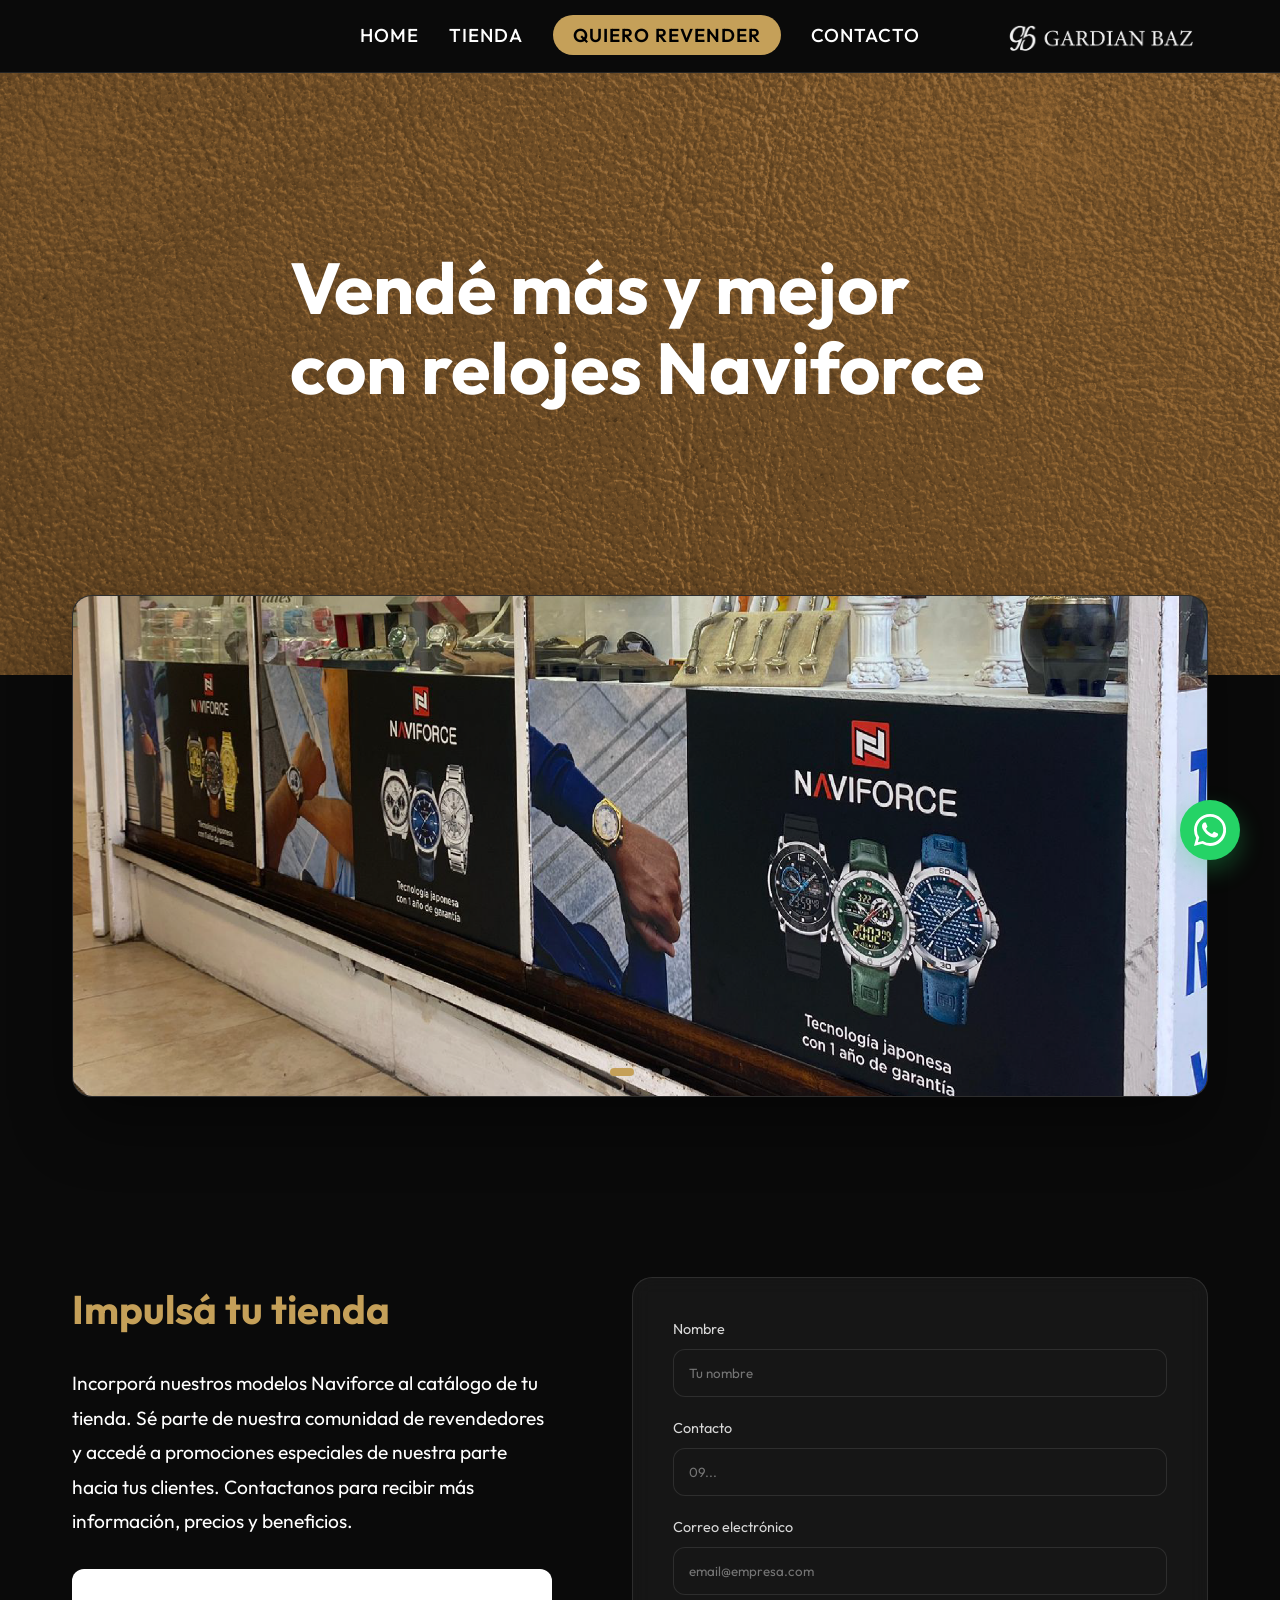
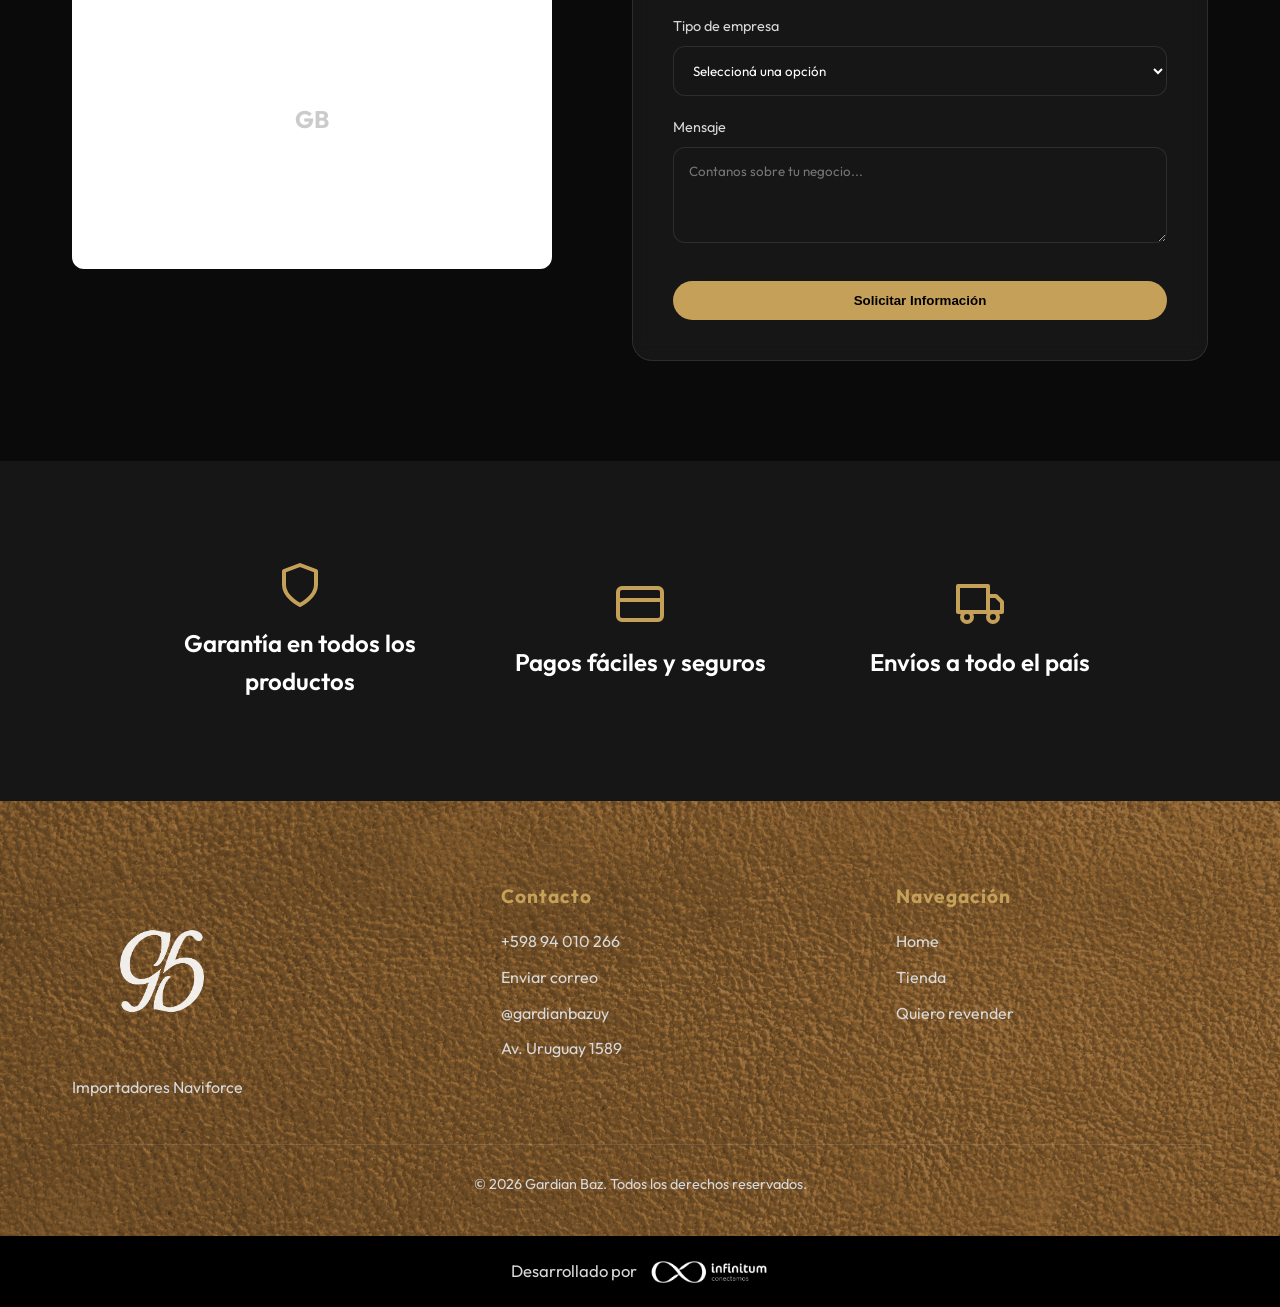
==== commit 7ee7128f: "Icono WA en contactos" ====
--- a/empresas.html
+++ b/empresas.html
@@ -1,4 +1,4 @@
-<!DOCTYPE html>
+﻿<!DOCTYPE html>
 <html lang="es">
 <head>
     <meta charset="UTF-8">
@@ -13,12 +13,12 @@
         <div class="container nav-content">
             <div class="nav-spacer"></div>
             <ul class="nav-links">
-                <li><a href="index.html">Home</a></li>
-                <li><a href="tienda.html">Tienda</a></li>
-                <li><a href="empresas.html" class="active">Quiero revender</a></li>
-                <li><a href="index.html#contacto">Contacto</a></li>
+                <li><a href="/">Home</a></li>
+                <li><a href="tienda">Tienda</a></li>
+                <li><a href="empresas" class="active">Quiero revender</a></li>
+                <li><a href="/#contacto">Contacto</a></li>
             </ul>
-            <a href="index.html" class="logo"><img src="assets/Logo Gardian/Logo nav bar.png" alt="Gardian Baz" style="height: 40px; vertical-align: middle;"></a>
+            <a href="/" class="logo"><img src="assets/Logo Gardian/Logo nav bar.png" alt="Gardian Baz" style="height: 40px; vertical-align: middle;"></a>
             <div class="menu-toggle">
                 <span></span>
                 <span></span>
@@ -68,7 +68,7 @@
                 <div class="reveal">
                     <h2 style="font-size: 2.5rem; margin-bottom: 25px; color: var(--accent-color);">Impulsá tu tienda</h2>
                     <p style="font-size: 1.2rem; margin-bottom: 30px; line-height: 1.8;">
-                        Si querés incorporar nuestros modelos Naviforce al catálogo de tu tienda, dejá tu contacto para recibir información, precios y beneficios.
+                        Incorporá nuestros modelos Naviforce al catálogo de tu tienda. Sé parte de nuestra comunidad de revendedores y accedé a promociones especiales de nuestra parte hacia tus clientes. Contactanos para recibir más información, precios y beneficios.
                     </p>
                     <div class="image-placeholder" style="height: 300px;"></div>
                 </div>
@@ -144,9 +144,9 @@
                 </div>
                 <div class="footer-info">
                     <h4>Navegación</h4>
-                    <a href="index.html">Home</a>
-                    <a href="tienda.html">Tienda</a>
-                    <a href="empresas.html">Quiero revender</a>
+                    <a href="/">Home</a>
+                    <a href="tienda">Tienda</a>
+                    <a href="empresas">Quiero revender</a>
                 </div>
             </div>
             <div class="footer-bottom">
--- a/style.css
+++ b/style.css
@@ -803,28 +803,28 @@
 
 /* Banners Quiero revender */
 .empresas-slide-1 {
-    background-image: url('assets/Banners%20web/EmpresasBanner1Desktop.png') !important;
+    background-image: url('assets/Banners%20web/Banners_revendedores/Banner_desktop1.png') !important;
 }
 
 .empresas-slide-2 {
-    background-image: url('assets/Banners%20web/EmpresasBanner2Desktop.png') !important;
+    background-image: url('assets/Banners%20web/Banners_revendedores/Banner_desktop2.png') !important;
 }
 
 .empresas-slide-3 {
-    background-image: url('assets/Banners%20web/EmpresasBanner3Desktop.png') !important;
+    background-image: url('assets/Banners%20web/Banners_revendedores/Banner_desktop3.png') !important;
 }
 
 @media (max-width: 768px) {
     .empresas-slide-1 {
-        background-image: url('assets/Banners%20web/EmpresasBanner1mobile.png') !important;
+        background-image: url('assets/Banners%20web/Banners_revendedores/Banner_mobile1.png') !important;
     }
     
     .empresas-slide-2 {
-        background-image: url('assets/Banners%20web/EmpresasBanner2mobile.png') !important;
+        background-image: url('assets/Banners%20web/Banners_revendedores/Banner_mobile2.png') !important;
     }
 
     .empresas-slide-3 {
-        background-image: url('assets/Banners%20web/EmpresasBanner3mobile.png') !important;
+        background-image: url('assets/Banners%20web/Banners_revendedores/Banner_mobile3.png') !important;
     }
 }
 
@@ -837,12 +837,12 @@
 
 .features-banner {
     display: flex;
-    justify-content: space-around;
+    justify-content: center;
     align-items: center;
     width: 100%;
     max-width: 1200px;
     flex-wrap: wrap;
-    gap: 30px;
+    gap: 40px;
     padding: 20px;
     z-index: 2; /* To appear above the ::before overlay */
 }
@@ -853,7 +853,7 @@
     align-items: center;
     text-align: center;
     gap: 15px;
-    flex: 1;
+    flex: 0 1 300px;
     min-width: 250px;
 }
 
@@ -865,6 +865,25 @@
     color: var(--text-primary);
     font-size: 1.5rem;
     font-weight: 600;
+}
+
+@media (max-width: 768px) {
+    .news-slide.banner-slide-3 {
+        height: auto;
+        min-height: 450px;
+        padding: 40px 20px;
+    }
+    .features-banner {
+        gap: 30px;
+        padding: 10px;
+    }
+    .feature-item {
+        min-width: 220px;
+        flex: 0 1 280px;
+    }
+    .feature-item h3 {
+        font-size: 1.25rem;
+    }
 }
 
 /* Showroom & Contact Layout Customizations */
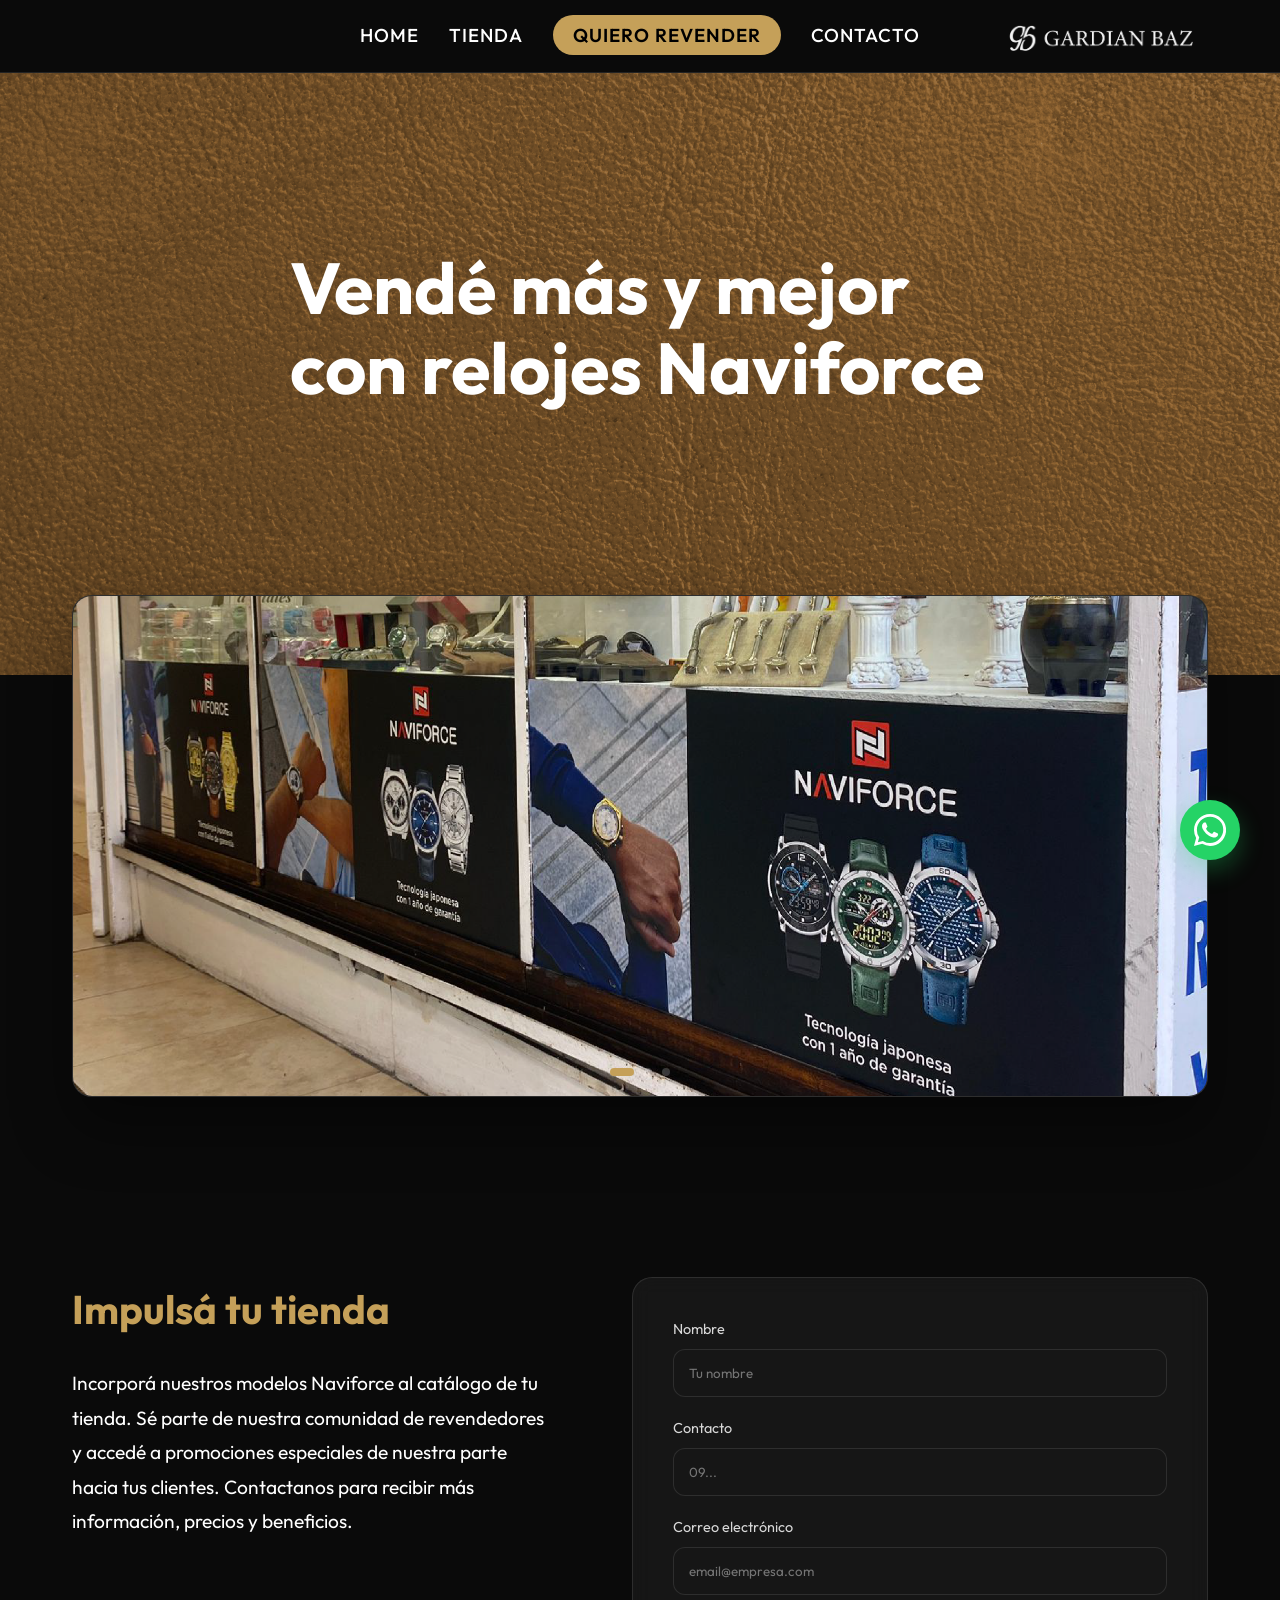
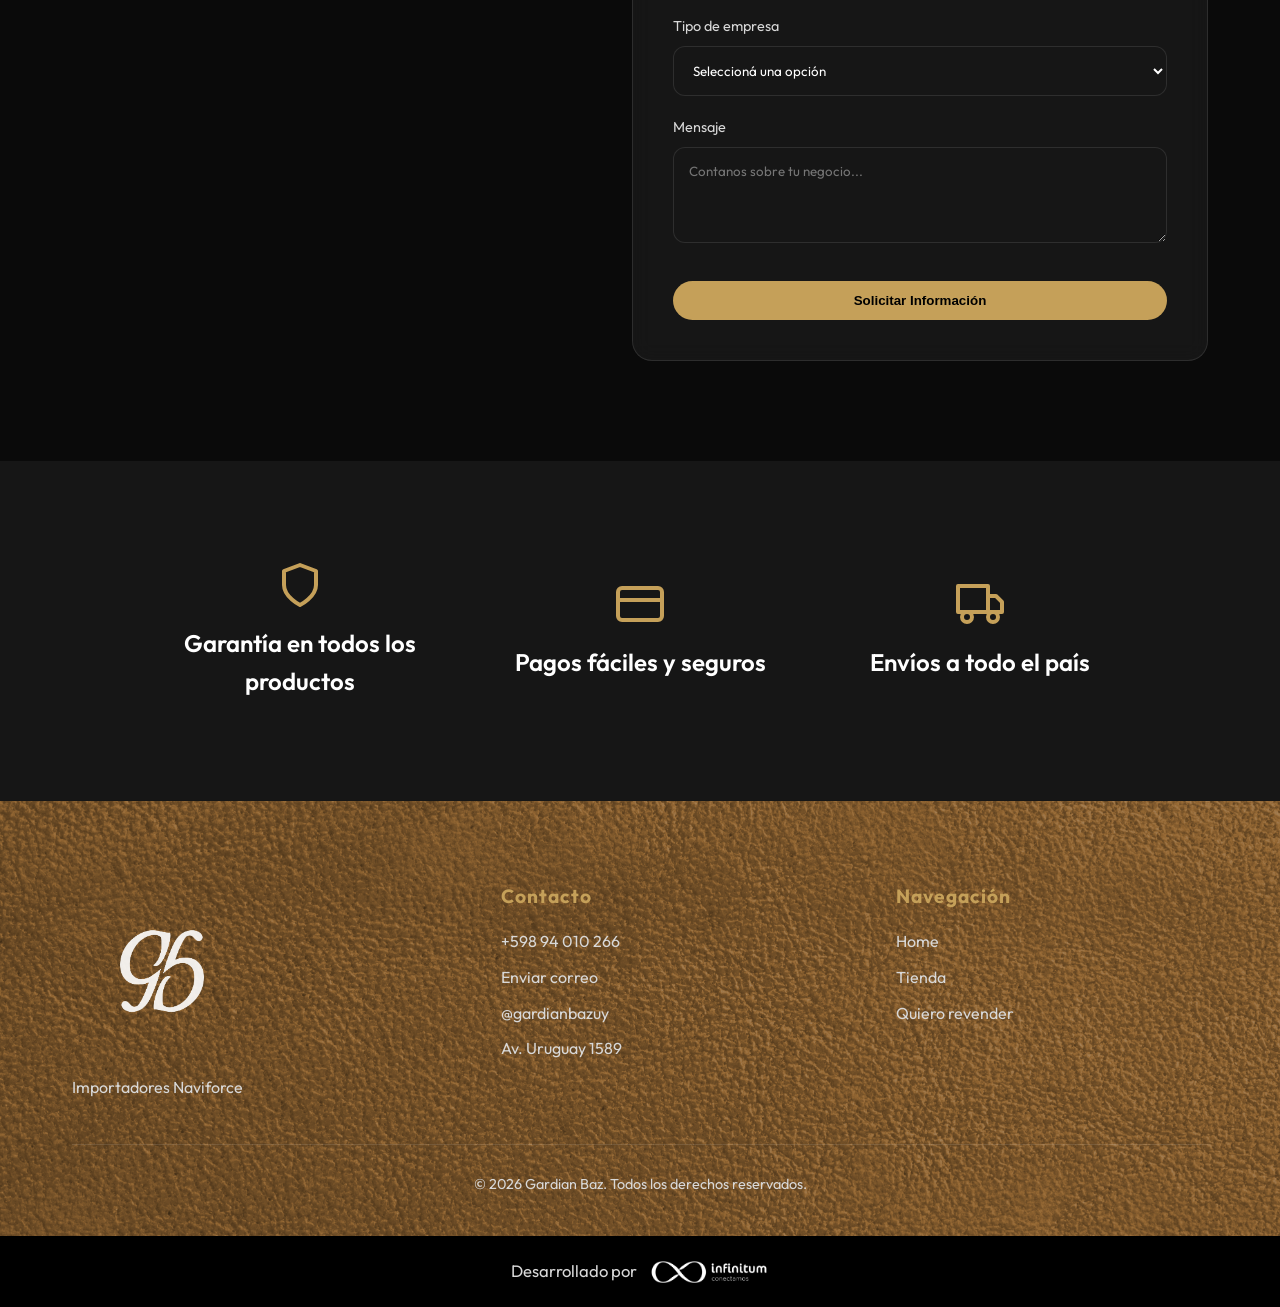
==== commit 905160f0: "Vercel analytics" ====
--- a/empresas.html
+++ b/empresas.html
@@ -1,4 +1,4 @@
-﻿<!DOCTYPE html>
+<!DOCTYPE html>
 <html lang="es">
 <head>
     <meta charset="UTF-8">
@@ -7,6 +7,7 @@
     <meta name="description" content="Información para empresas y locales que deseen incorporar relojes de Gardian Baz a su catálogo.">
     <link rel="icon" type="image/png" href="assets/Logo Gardian/logo Favicon.png">
     <link rel="stylesheet" href="style.css">
+    <script defer src="/_vercel/insights/script.js"></script>
 </head>
 <body>
     <nav id="navbar">
@@ -70,7 +71,6 @@
                     <p style="font-size: 1.2rem; margin-bottom: 30px; line-height: 1.8;">
                         Incorporá nuestros modelos Naviforce al catálogo de tu tienda. Sé parte de nuestra comunidad de revendedores y accedé a promociones especiales de nuestra parte hacia tus clientes. Contactanos para recibir más información, precios y beneficios.
                     </p>
-                    <div class="image-placeholder" style="height: 300px;"></div>
                 </div>
 
                 <div class="glass-card reveal" style="padding: 40px;">
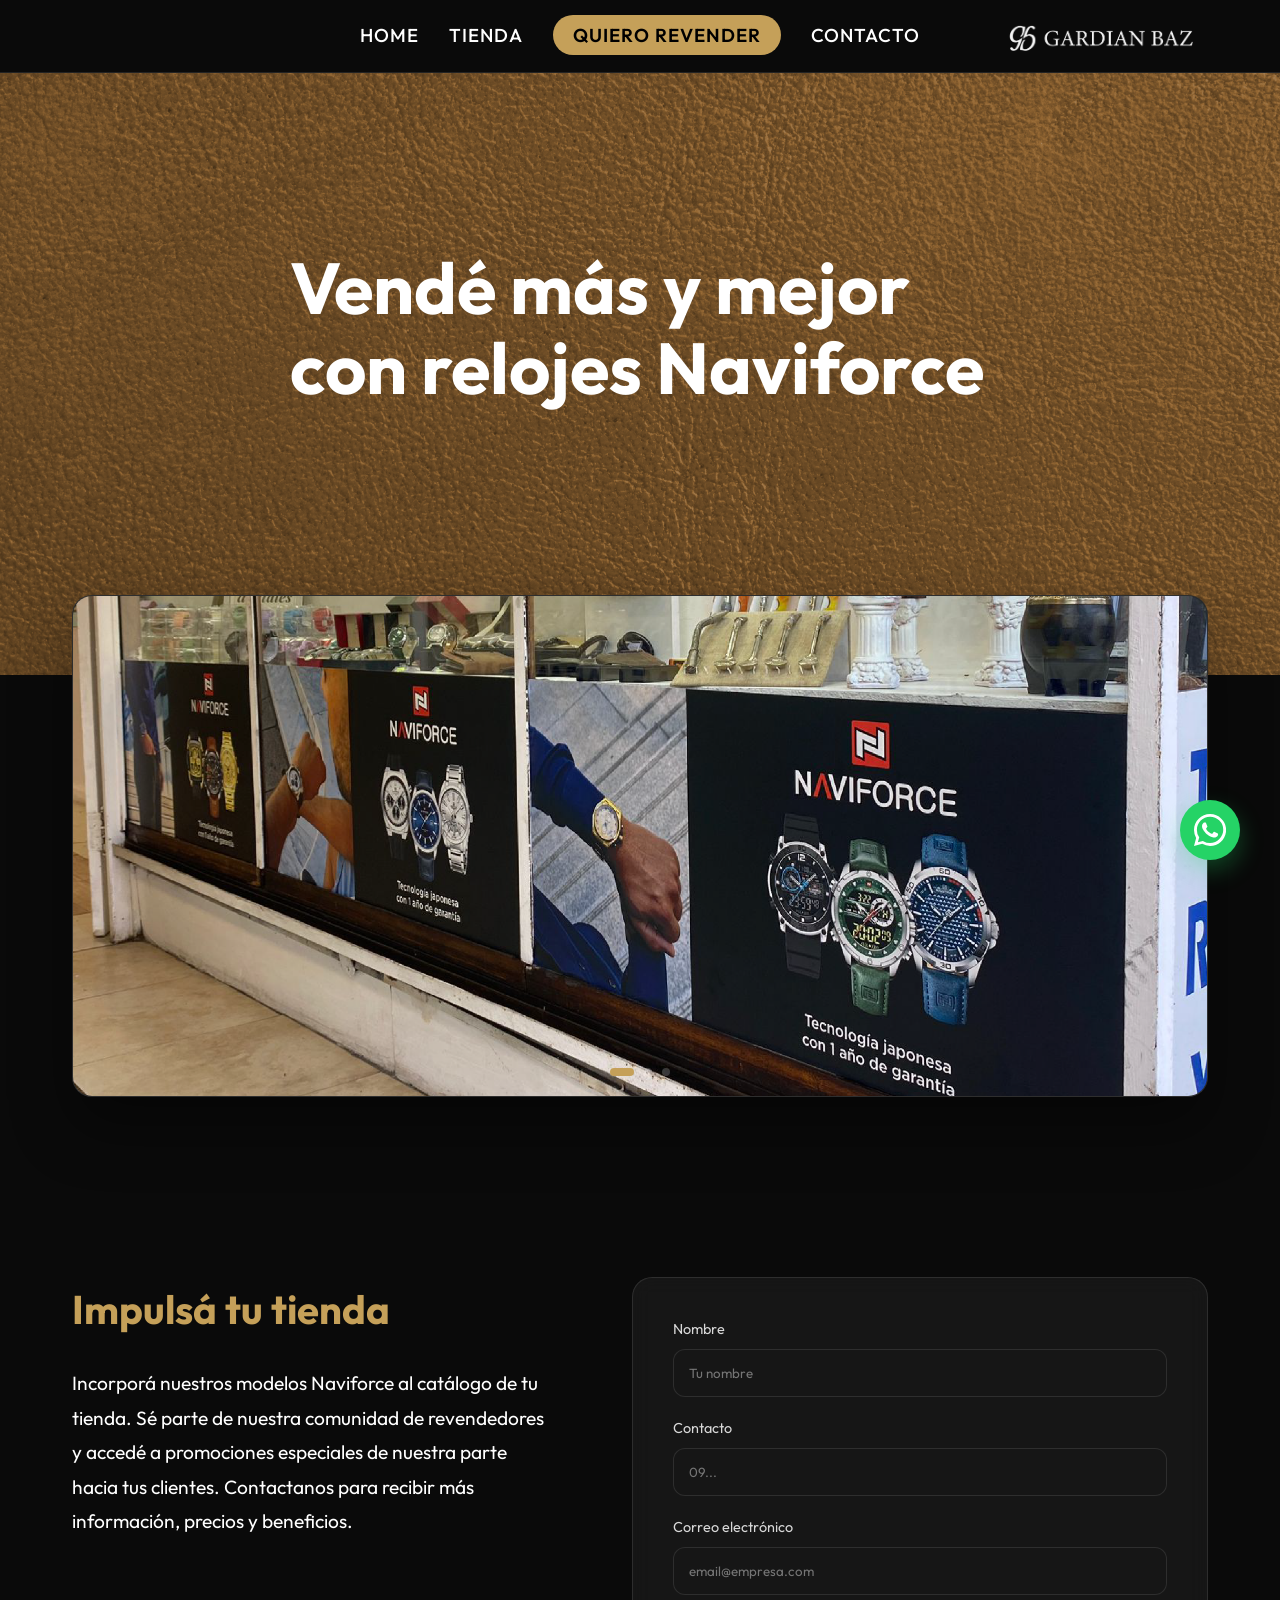
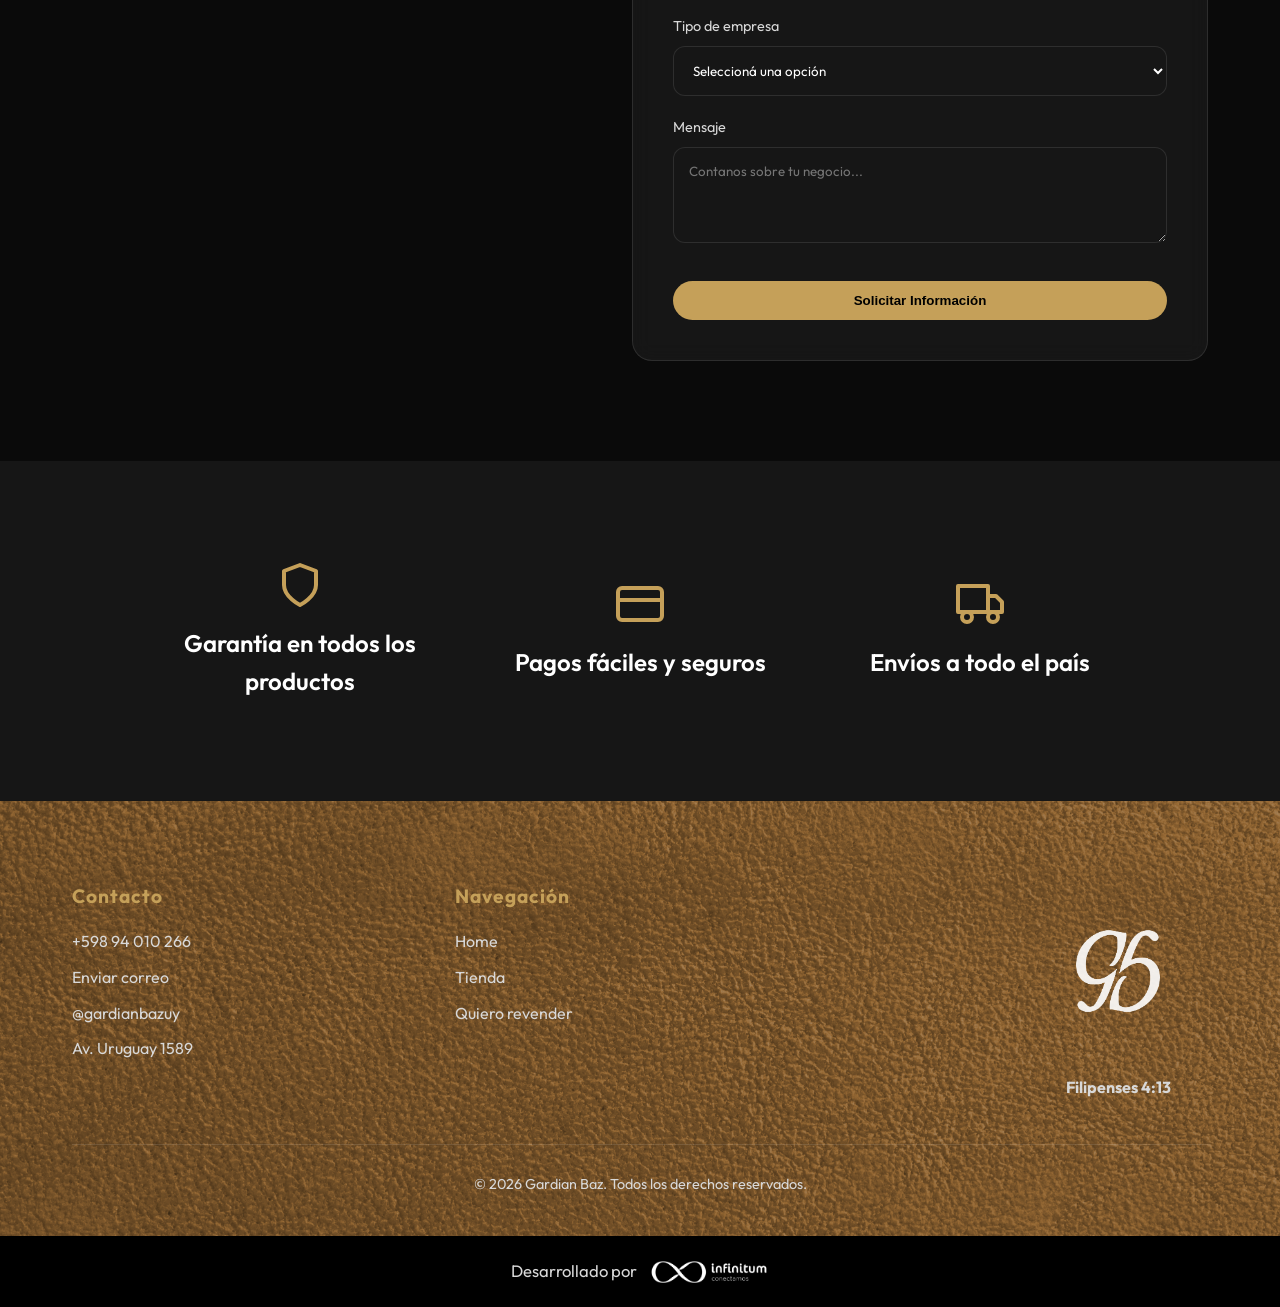
==== commit 1fd7a7d4: "Detalles en footer y Filipenses 4:13" ====
--- a/empresas.html
+++ b/empresas.html
@@ -133,7 +133,7 @@
             <div class="footer-content">
                 <div class="footer-brand">
                     <img src="assets/Logo Gardian/logo footer.png" alt="Gardian Baz" class="footer-logo">
-                    <p>Importadores Naviforce</p>
+                    <p><strong>Filipenses 4:13</strong></p>
                 </div>
                 <div class="footer-info">
                     <h4>Contacto</h4>
--- a/style.css
+++ b/style.css
@@ -510,7 +510,7 @@
 
 .footer-content {
     display: grid;
-    grid-template-columns: 1.1fr 1fr 0.9fr;
+    grid-template-columns: 1fr 1fr 1.1fr;
     gap: 48px;
     margin-bottom: 44px;
     align-items: start;
@@ -520,8 +520,20 @@
     display: flex;
     flex-direction: column;
     justify-content: center;
+    align-items: center;
+    text-align: center;
     gap: 14px;
     max-width: 320px;
+    order: 3;
+    justify-self: end;
+}
+
+.footer-content > :nth-child(2) {
+    order: 1;
+}
+
+.footer-content > :nth-child(3) {
+    order: 2;
 }
 
 .footer-brand p {
@@ -663,6 +675,9 @@
 
     .footer-brand {
         max-width: none;
+        align-items: center;
+        text-align: center;
+        justify-self: center;
     }
 
     .footer-brand p {
@@ -675,9 +690,11 @@
         grid-template-columns: repeat(2, minmax(0, 1fr));
         gap: 15px;
     }
+
     .product-card {
         padding: 12px;
     }
+
     .product-info h3 {
         font-size: 0.85rem;
     }
@@ -784,7 +801,10 @@
 
 /* Banners Home & Modelos */
 .banner-slide-1 {
-    background-image: url('assets/Banners%20web/Banner1Desktop.png') !important;
+    background-image: url('assets/Banners%20web/Banner_web_agosto_desktop.png?v=3') !important;
+    background-size: 105% !important;
+    background-repeat: no-repeat !important;
+    background-position: center !important;
 }
 
 .banner-slide-2 {
@@ -793,9 +813,12 @@
 
 @media (max-width: 768px) {
     .banner-slide-1 {
-        background-image: url('assets/Banners%20web/Banner1mobile.png') !important;
-    }
-    
+        background-image: url('assets/Banners%20web/Banner_web_agosto_mobile.png?v=3') !important;
+        background-size: 105% !important;
+        background-repeat: no-repeat !important;
+        background-position: center !important;
+    }
+
     .banner-slide-2 {
         background-image: url('assets/Banners%20web/Banner2mobile.png') !important;
     }
@@ -818,7 +841,7 @@
     .empresas-slide-1 {
         background-image: url('assets/Banners%20web/Banners_revendedores/Banner_mobile1.png') !important;
     }
-    
+
     .empresas-slide-2 {
         background-image: url('assets/Banners%20web/Banners_revendedores/Banner_mobile2.png') !important;
     }
@@ -844,7 +867,8 @@
     flex-wrap: wrap;
     gap: 40px;
     padding: 20px;
-    z-index: 2; /* To appear above the ::before overlay */
+    z-index: 2;
+    /* To appear above the ::before overlay */
 }
 
 .feature-item {
@@ -873,14 +897,17 @@
         min-height: 450px;
         padding: 40px 20px;
     }
+
     .features-banner {
         gap: 30px;
         padding: 10px;
     }
+
     .feature-item {
         min-width: 220px;
         flex: 0 1 280px;
     }
+
     .feature-item h3 {
         font-size: 1.25rem;
     }
@@ -898,7 +925,7 @@
     height: 350px;
     border-radius: 12px;
     overflow: hidden;
-    box-shadow: 0 10px 30px rgba(0,0,0,0.3);
+    box-shadow: 0 10px 30px rgba(0, 0, 0, 0.3);
     position: relative;
     border: 1px solid var(--glass-border);
 }
@@ -907,7 +934,7 @@
     position: absolute;
     bottom: 15px;
     right: 15px;
-    background: rgba(0,0,0,0.85);
+    background: rgba(0, 0, 0, 0.85);
     color: var(--text-primary);
     padding: 8px 16px;
     border-radius: 50px;
@@ -932,9 +959,84 @@
         grid-template-columns: 1fr;
         gap: 40px;
     }
-    
+
     .map-container {
         height: 300px;
     }
 }
 
+/* Seccion Contacto Responsiva */
+.contact-card {
+    padding: 60px 40px;
+}
+
+.contact-container {
+    max-width: 800px;
+    margin: 0 auto;
+    text-align: center;
+}
+
+.contact-title {
+    font-size: 2.5rem;
+    margin-bottom: 40px;
+    color: var(--accent-color);
+}
+
+.contact-links {
+    display: flex;
+    justify-content: center;
+    gap: 50px;
+}
+
+.contact-link {
+    color: var(--text-color);
+    transition: color 0.3s;
+    display: flex;
+    flex-direction: column;
+    align-items: center;
+    text-decoration: none;
+}
+
+.contact-link:hover {
+    color: var(--accent-color) !important;
+}
+
+.contact-icon {
+    width: 64px;
+    height: 64px;
+    margin-bottom: 10px;
+    transition: transform 0.3s;
+}
+
+.contact-link:hover .contact-icon {
+    transform: scale(1.1);
+}
+
+.contact-label {
+    font-size: 1.2rem;
+}
+
+@media (max-width: 768px) {
+    .contact-card {
+        padding: 40px 20px !important;
+    }
+    
+    .contact-title {
+        font-size: 1.8rem;
+        margin-bottom: 30px;
+    }
+    
+    .contact-links {
+        gap: 30px;
+        flex-wrap: wrap;
+    }
+    
+    .contact-icon {
+        width: 48px;
+        height: 48px;
+    }
+    
+    .contact-label {
+        font-size: 1rem;
+    }
+}
